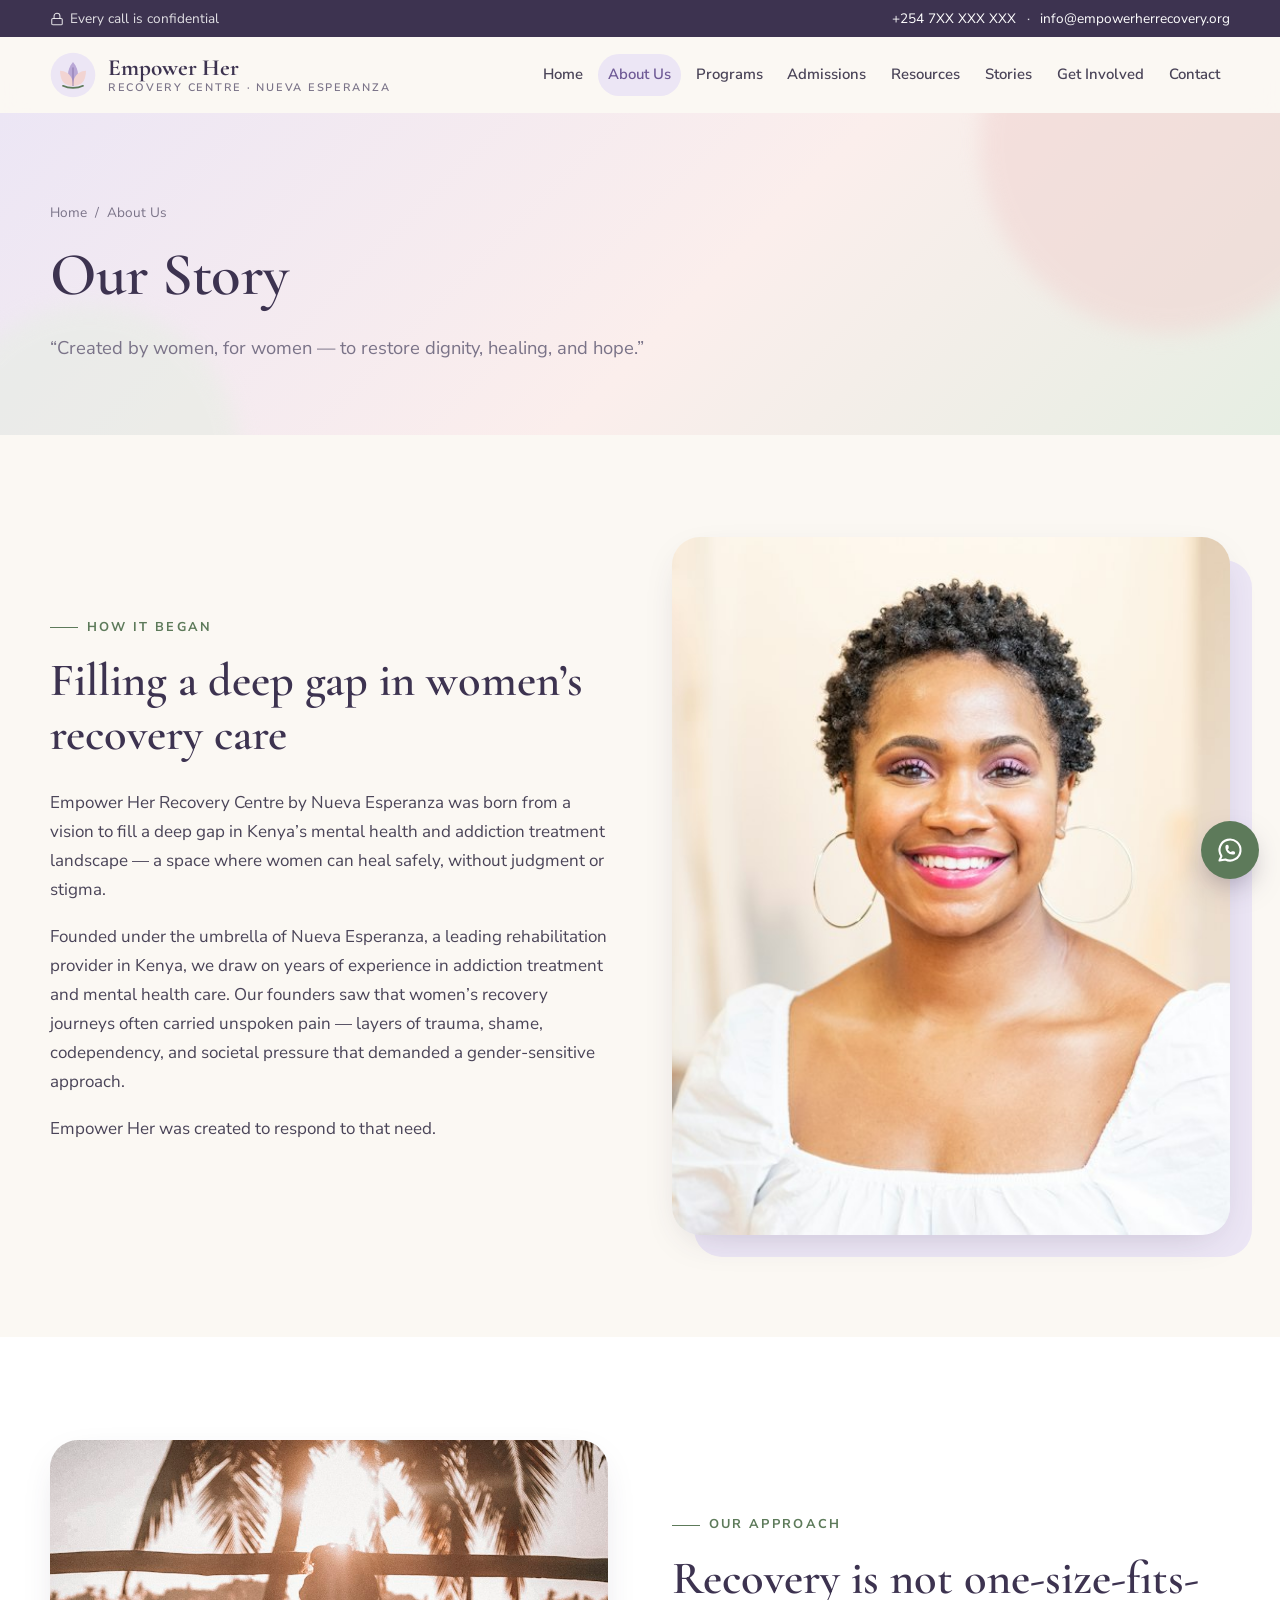
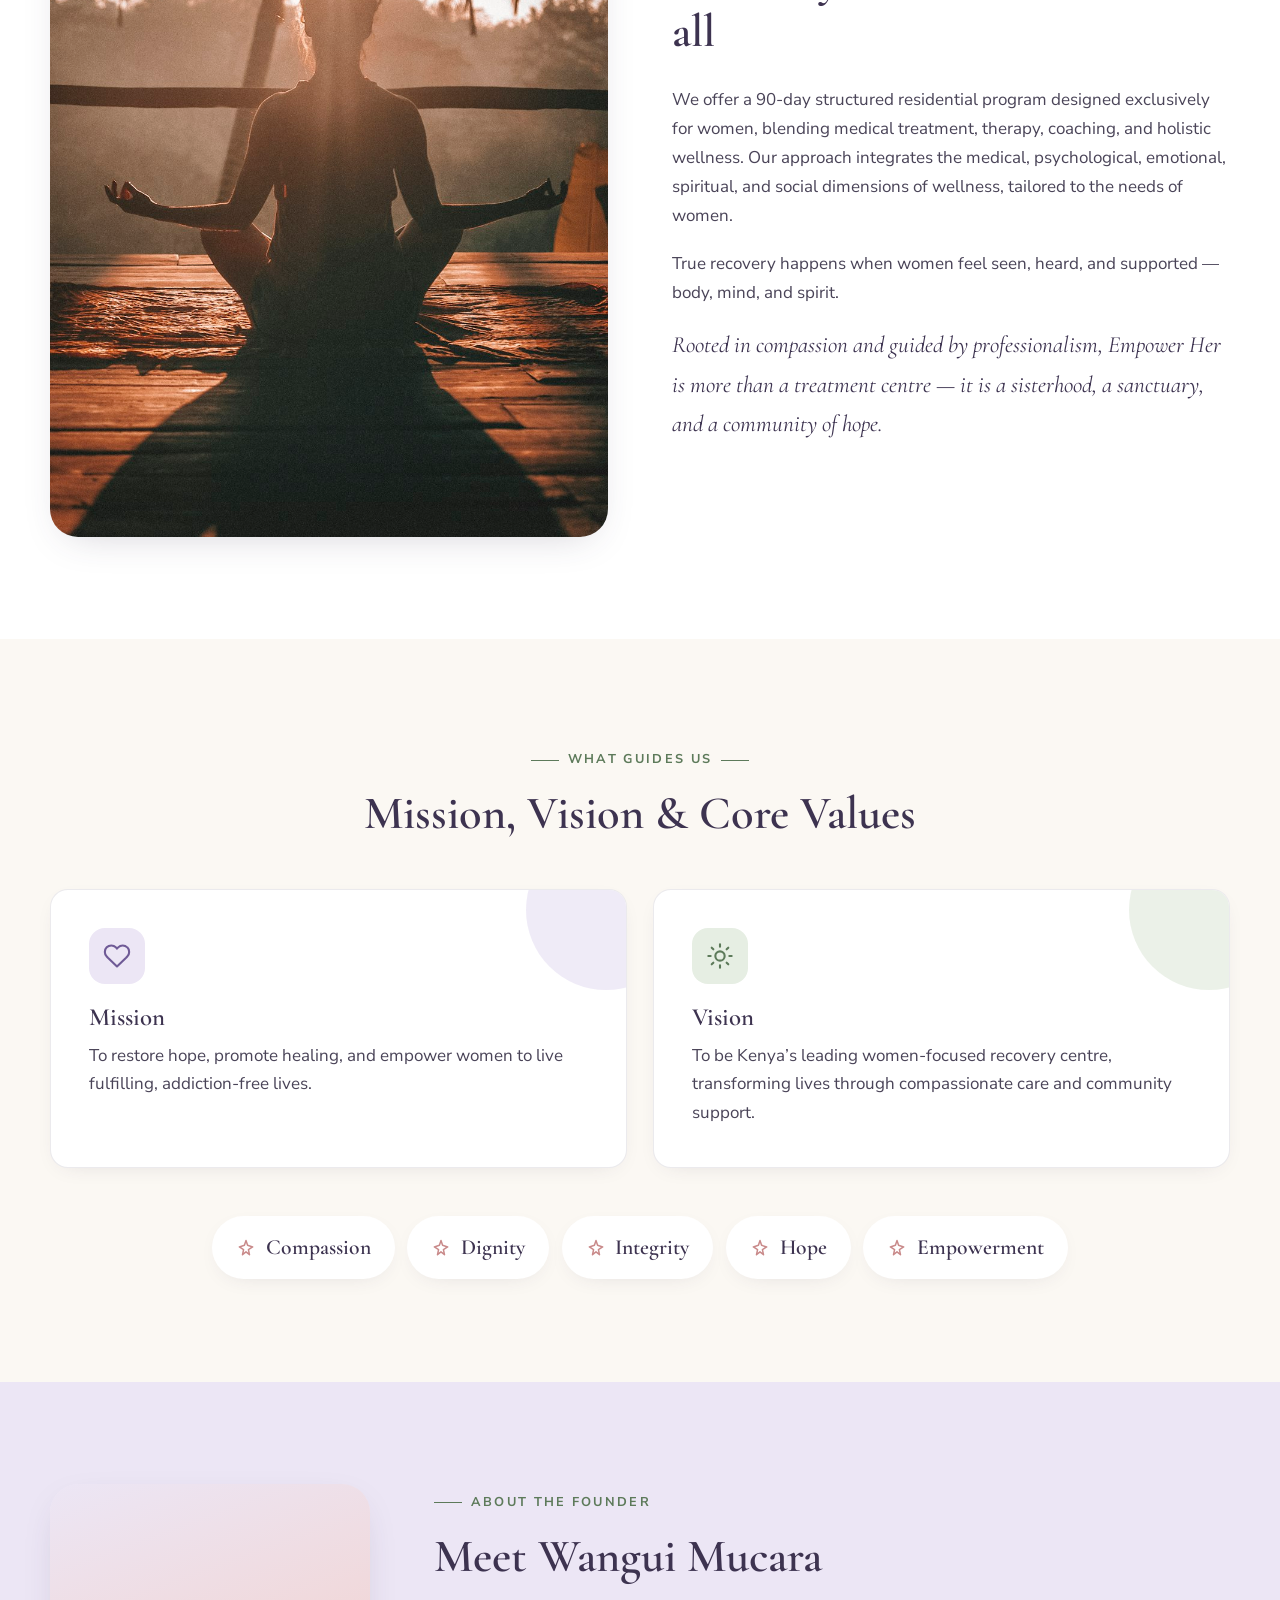
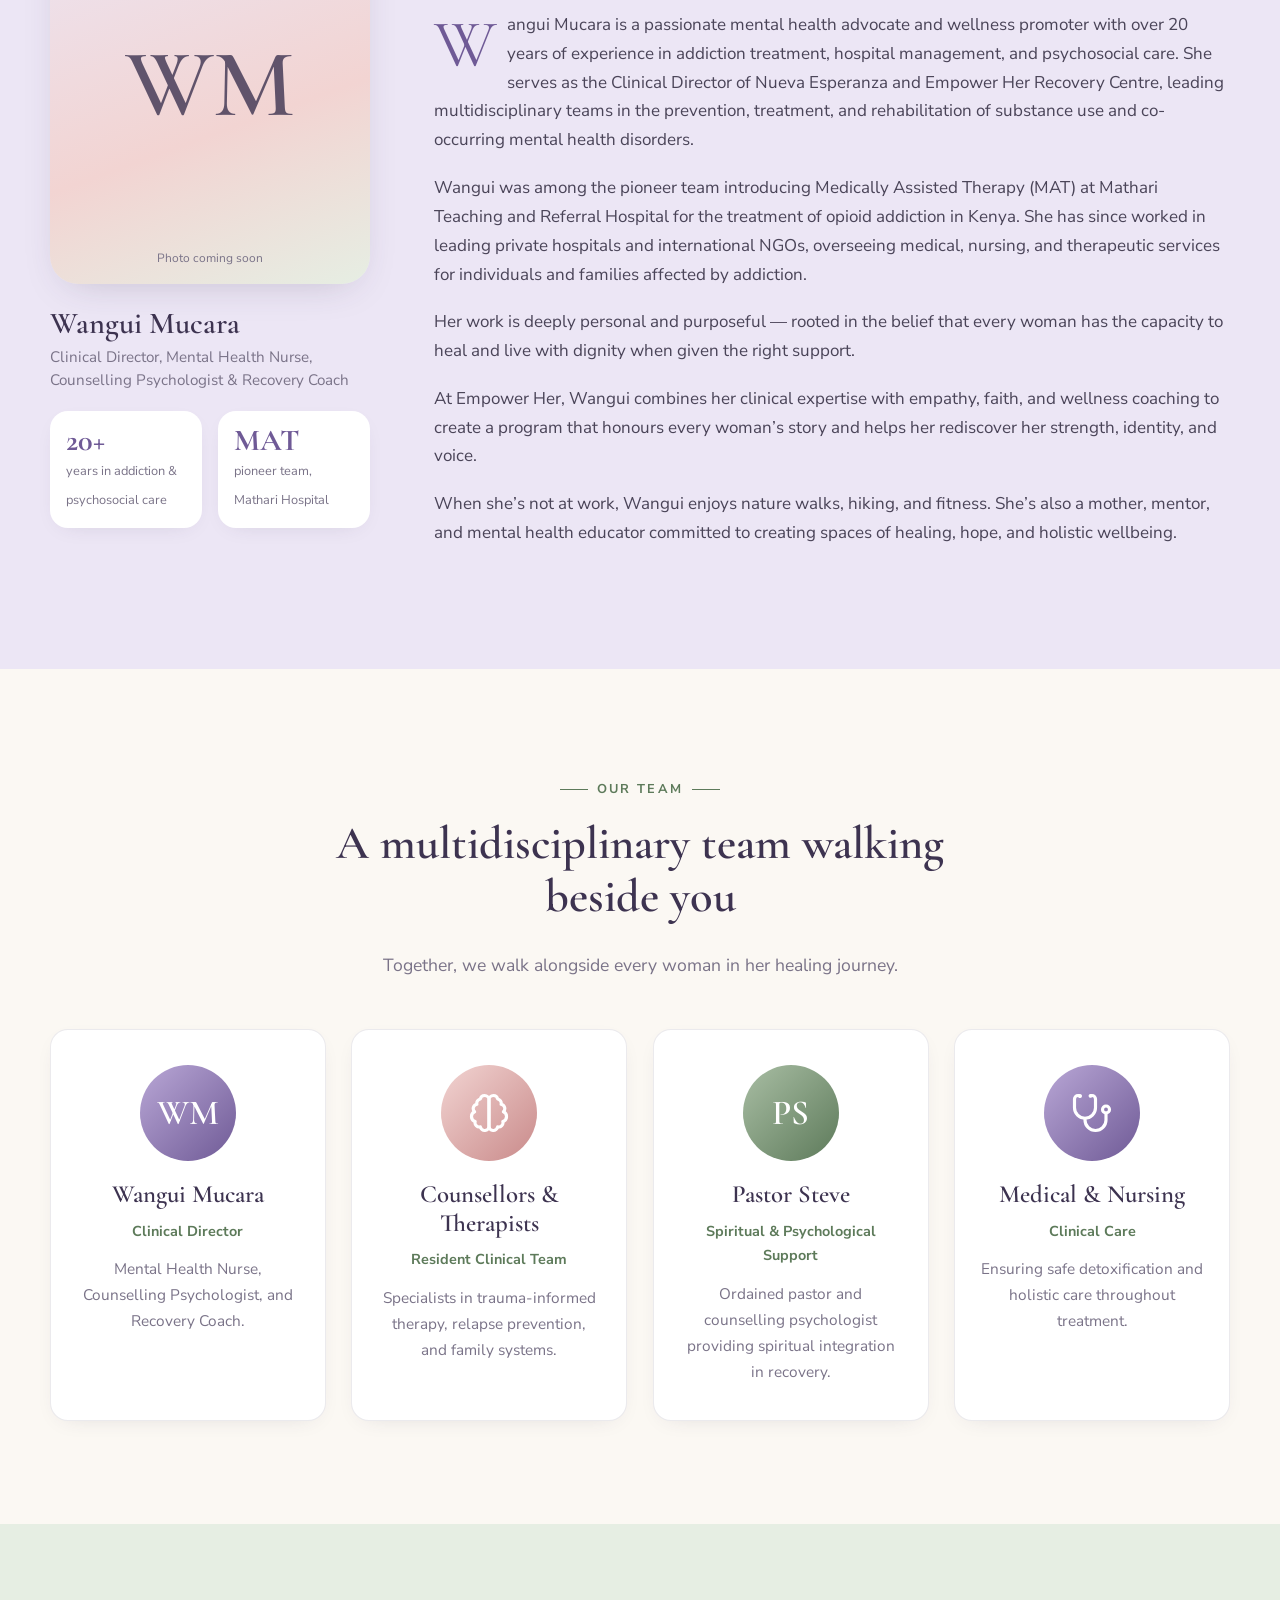
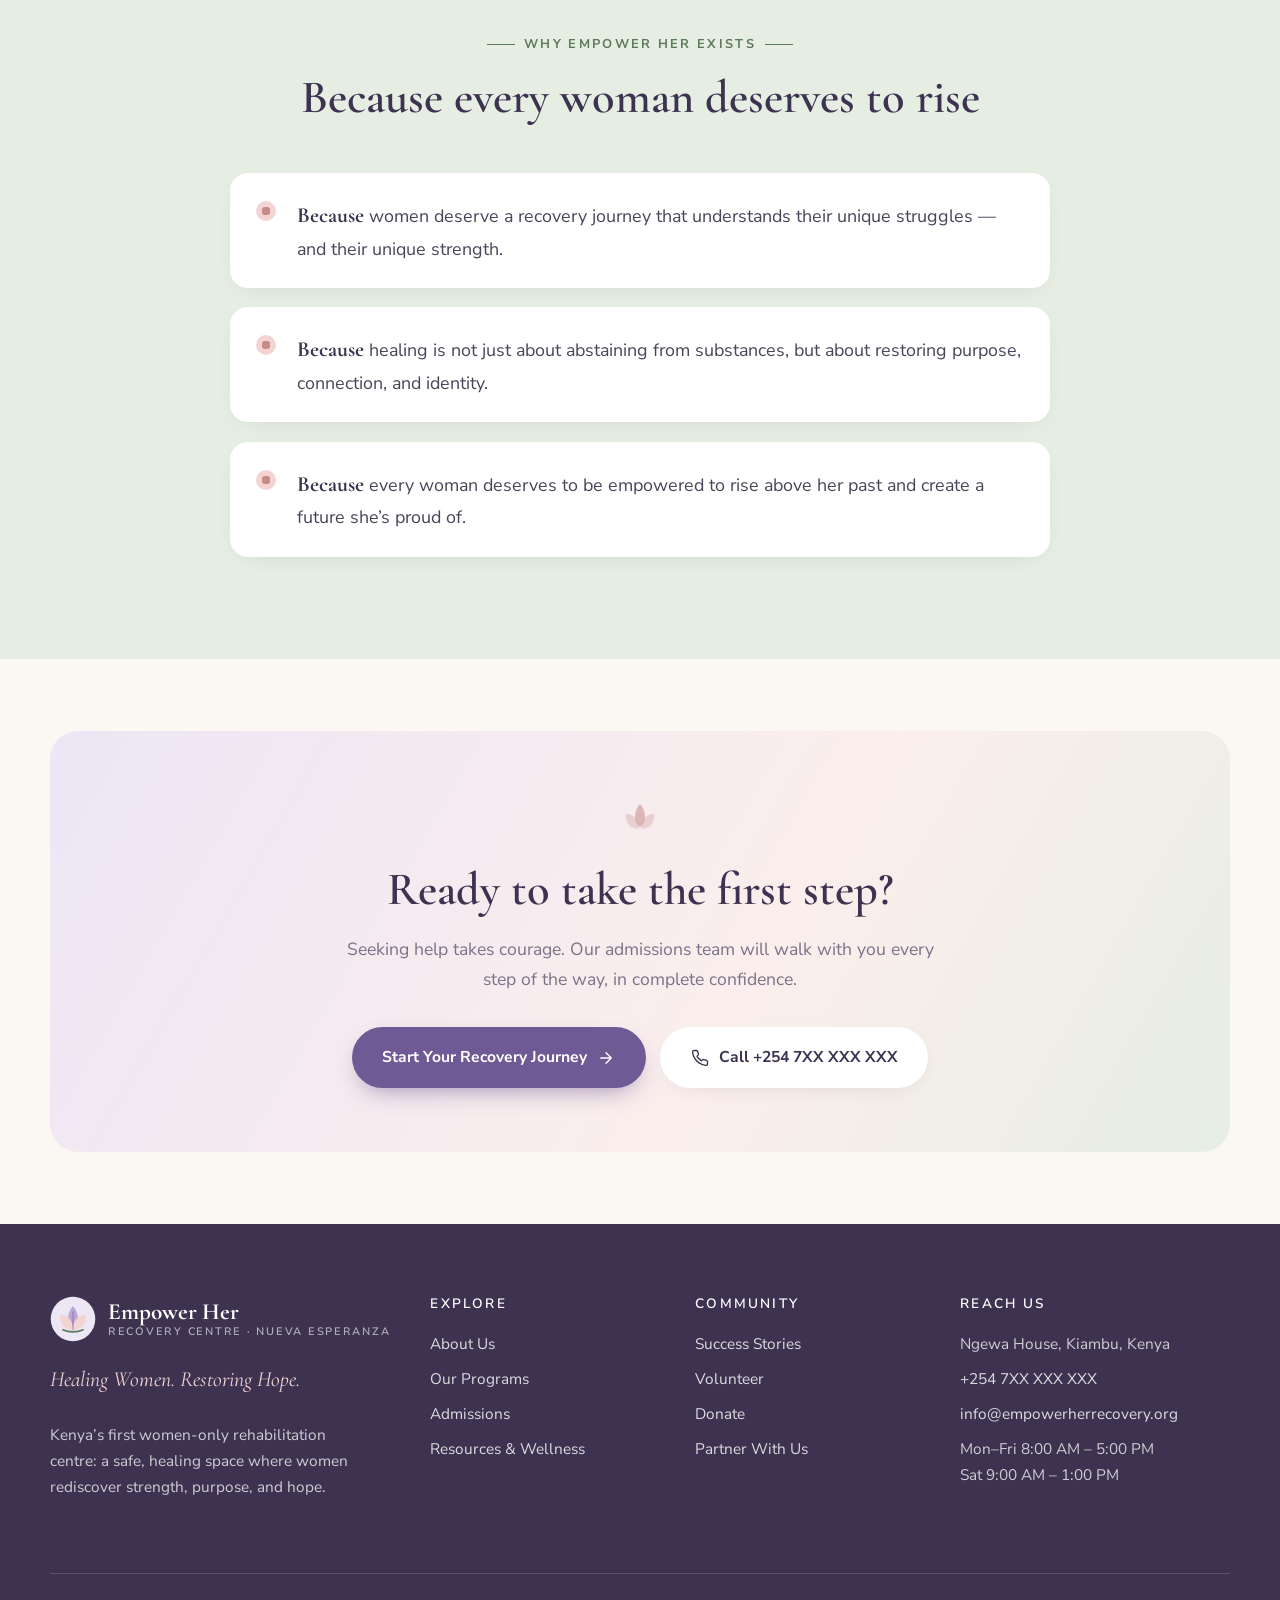
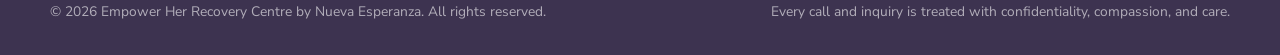
==== about.html @ 9b454dad "Empower Her Recovery Centre website Static 8-page site for the Nueva Esperanza women-only recovery c" ====
<!doctype html>
<html lang="en" class="no-js">
<head>
<meta charset="utf-8">
<meta name="viewport" content="width=device-width, initial-scale=1">
<title>About Us | Empower Her Recovery Centre</title>
<meta name="description" content="The story of Empower Her Recovery Centre by Nueva Esperanza, our mission, values, founder Wangui Mucara and our multidisciplinary team.">
<meta name="theme-color" content="#3d3350">
<meta property="og:title" content="About Us | Empower Her Recovery Centre">
<meta property="og:description" content="The story of Empower Her Recovery Centre by Nueva Esperanza, our mission, values, founder Wangui Mucara and our multidisciplinary team.">
<meta property="og:type" content="website">
<meta property="og:url" content="https://www.empowerherrecovery.org/about.html">
<meta property="og:image" content="https://www.empowerherrecovery.org/assets/img/hero.jpg">
<link rel="icon" href="assets/img/favicon.svg" type="image/svg+xml">
<link rel="preconnect" href="https://fonts.googleapis.com">
<link rel="preconnect" href="https://fonts.gstatic.com" crossorigin>
<link href="https://fonts.googleapis.com/css2?family=Cormorant+Garamond:ital,wght@0,500;0,600;0,700;1,500;1,600&family=Nunito+Sans:wght@400;600;700&display=swap" rel="stylesheet">
<link rel="stylesheet" href="assets/css/styles.css">
</head>
<body>
<a class="skip-link" href="#main">Skip to content</a>
<header class="site-header">
  <div class="topbar">
    <div class="container">
      <span><svg viewBox="0 0 24 24" fill="none" stroke="currentColor" stroke-width="1.8" stroke-linecap="round" stroke-linejoin="round" aria-hidden="true"><rect x="3" y="11" width="18" height="11" rx="2"/><path d="M7 11V7a5 5 0 0 1 10 0v4"/></svg> Every call is confidential</span>
      <span><a href="tel:+2547XXXXXXXX">+254 7XX XXX XXX</a><span class="hide-sm">&nbsp;·&nbsp;<a href="mailto:info@empowerherrecovery.org">info@empowerherrecovery.org</a></span></span>
    </div>
  </div>
  <div class="container nav">
    <a class="brand" href="index.html" aria-label="Empower Her Recovery Centre home">
      <svg class="brand-mark" viewBox="0 0 64 64" aria-hidden="true">
  <circle cx="32" cy="32" r="31" fill="#ece6f5"/>
  <path d="M32 14c5 6 7 12 7 18s-3 12-7 15c-4-3-7-9-7-15s2-12 7-18z" fill="#b9a7d6"/>
  <path d="M14 26c7 0 13 4 16 10 2 4 2 8 2 11-6 0-12-2-15-7-2-4-3-9-3-14z" fill="#f2d4d2"/>
  <path d="M50 26c-7 0-13 4-16 10-2 4-2 8-2 11 6 0 12-2 15-7 2-4 3-9 3-14z" fill="#f2d4d2"/>
  <path d="M18 47c4 2 9 3 14 3s10-1 14-3" stroke="#5d7a5a" stroke-width="2.4" fill="none" stroke-linecap="round"/>
  <path d="M32 22v25" stroke="#6f5a96" stroke-width="1.6" stroke-linecap="round" opacity=".55"/>
</svg>
      <span class="brand-text"><span class="brand-name">Empower Her</span><span class="brand-sub">Recovery Centre · Nueva Esperanza</span></span>
    </a>
    <button class="nav-toggle" aria-label="Open menu" aria-expanded="false" aria-controls="site-menu"><svg viewBox="0 0 24 24" fill="none" stroke="currentColor" stroke-width="1.8" stroke-linecap="round" stroke-linejoin="round" aria-hidden="true"><path d="M3 6h18M3 12h18M3 18h18"/></svg></button>
    <div class="nav-backdrop"></div>
    <nav class="nav-menu" id="site-menu" aria-label="Main">
      <button class="nav-toggle nav-close" aria-label="Close menu"><svg viewBox="0 0 24 24" fill="none" stroke="currentColor" stroke-width="1.8" stroke-linecap="round" stroke-linejoin="round" aria-hidden="true"><path d="M18 6 6 18M6 6l12 12"/></svg></button>
      <ul class="nav-links">
          <li><a href="index.html">Home</a></li>
          <li><a href="about.html" aria-current="page">About Us</a></li>
          <li><a href="programs.html">Programs</a></li>
          <li><a href="admissions.html">Admissions</a></li>
          <li><a href="resources.html">Resources</a></li>
          <li><a href="stories.html">Stories</a></li>
          <li><a href="get-involved.html">Get Involved</a></li>
          <li><a href="contact.html">Contact</a></li>
      </ul>
      <a class="btn btn-primary nav-cta" href="admissions.html">Start Your Journey</a>
    </nav>
  </div>
</header>
<main id="main">
<section class="page-hero">
  <div class="container">
    <div class="breadcrumb"><a href="index.html">Home</a> &nbsp;/&nbsp; About Us</div>
    <h1>Our Story</h1>
    <p>&ldquo;Created by women, for women &mdash; to restore dignity, healing, and hope.&rdquo;</p>
  </div>
</section>

<section class="section">
  <div class="container split">
    <div class="reveal">
      <span class="eyebrow">How it began</span>
      <h2>Filling a deep gap in women&rsquo;s recovery care</h2>
      <p>Empower Her Recovery Centre by Nueva Esperanza was born from a vision to fill a deep gap in Kenya&rsquo;s mental health and addiction treatment landscape &mdash; a space where women can heal safely, without judgment or stigma.</p>
      <p>Founded under the umbrella of Nueva Esperanza, a leading rehabilitation provider in Kenya, we draw on years of experience in addiction treatment and mental health care. Our founders saw that women&rsquo;s recovery journeys often carried unspoken pain &mdash; layers of trauma, shame, codependency, and societal pressure that demanded a gender-sensitive approach.</p>
      <p>Empower Her was created to respond to that need.</p>
    </div>
    <div class="frame lav reveal">
      <img src="assets/img/woman-smile.jpg" alt="A smiling woman" loading="lazy">
    </div>
  </div>
</section>

<section class="section bg-white">
  <div class="container split reverse">
    <div class="reveal">
      <span class="eyebrow">Our approach</span>
      <h2>Recovery is not one-size-fits-all</h2>
      <p>We offer a 90-day structured residential program designed exclusively for women, blending medical treatment, therapy, coaching, and holistic wellness. Our approach integrates the medical, psychological, emotional, spiritual, and social dimensions of wellness, tailored to the needs of women.</p>
      <p>True recovery happens when women feel seen, heard, and supported &mdash; body, mind, and spirit.</p>
      <p class="serif-italic" style="font-size:1.45rem;color:var(--plum)">Rooted in compassion and guided by professionalism, Empower Her is more than a treatment centre &mdash; it is a sisterhood, a sanctuary, and a community of hope.</p>
    </div>
    <div class="frame sage reveal">
      <img src="assets/img/meditation.jpg" alt="A woman meditating in a calm space" loading="lazy">
    </div>
  </div>
</section>

<section class="section">
  <div class="container">
    <div class="section-head center reveal">
      <span class="eyebrow">What guides us</span>
      <h2>Mission, Vision &amp; Core Values</h2>
    </div>
    <div class="grid grid-2">
      <article class="card mv-card reveal">
        <div class="card-icon"><svg viewBox="0 0 24 24" fill="none" stroke="currentColor" stroke-width="1.8" stroke-linecap="round" stroke-linejoin="round" aria-hidden="true"><path d="M20.8 4.6a5.5 5.5 0 0 0-7.8 0L12 5.7l-1-1.1a5.5 5.5 0 0 0-7.8 7.8l1 1.1L12 21l7.8-7.5 1-1.1a5.5 5.5 0 0 0 0-7.8z"/></svg></div>
        <h3>Mission</h3>
        <p>To restore hope, promote healing, and empower women to live fulfilling, addiction-free lives.</p>
      </article>
      <article class="card mv-card sage reveal">
        <div class="card-icon sage"><svg viewBox="0 0 24 24" fill="none" stroke="currentColor" stroke-width="1.8" stroke-linecap="round" stroke-linejoin="round" aria-hidden="true"><circle cx="12" cy="12" r="4"/><path d="M12 2v2M12 20v2M4.9 4.9l1.4 1.4M17.7 17.7l1.4 1.4M2 12h2M20 12h2M6.3 17.7l-1.4 1.4M19.1 4.9l-1.4 1.4"/></svg></div>
        <h3>Vision</h3>
        <p>To be Kenya&rsquo;s leading women-focused recovery centre, transforming lives through compassionate care and community support.</p>
      </article>
    </div>
    <div class="values mt-3 reveal">
      <span class="value-pill"><svg viewBox="0 0 24 24" fill="none" stroke="currentColor" stroke-width="1.8" stroke-linecap="round" stroke-linejoin="round" aria-hidden="true"><path d="M12 3l1.9 5.8L20 10.7l-5.1 3.3L16.2 20 12 16.6 7.8 20l1.3-6L4 10.7l6.1-1.9z"/></svg> Compassion</span><span class="value-pill"><svg viewBox="0 0 24 24" fill="none" stroke="currentColor" stroke-width="1.8" stroke-linecap="round" stroke-linejoin="round" aria-hidden="true"><path d="M12 3l1.9 5.8L20 10.7l-5.1 3.3L16.2 20 12 16.6 7.8 20l1.3-6L4 10.7l6.1-1.9z"/></svg> Dignity</span><span class="value-pill"><svg viewBox="0 0 24 24" fill="none" stroke="currentColor" stroke-width="1.8" stroke-linecap="round" stroke-linejoin="round" aria-hidden="true"><path d="M12 3l1.9 5.8L20 10.7l-5.1 3.3L16.2 20 12 16.6 7.8 20l1.3-6L4 10.7l6.1-1.9z"/></svg> Integrity</span><span class="value-pill"><svg viewBox="0 0 24 24" fill="none" stroke="currentColor" stroke-width="1.8" stroke-linecap="round" stroke-linejoin="round" aria-hidden="true"><path d="M12 3l1.9 5.8L20 10.7l-5.1 3.3L16.2 20 12 16.6 7.8 20l1.3-6L4 10.7l6.1-1.9z"/></svg> Hope</span><span class="value-pill"><svg viewBox="0 0 24 24" fill="none" stroke="currentColor" stroke-width="1.8" stroke-linecap="round" stroke-linejoin="round" aria-hidden="true"><path d="M12 3l1.9 5.8L20 10.7l-5.1 3.3L16.2 20 12 16.6 7.8 20l1.3-6L4 10.7l6.1-1.9z"/></svg> Empowerment</span>
    </div>
  </div>
</section>

<section class="section bg-lavender" id="founder">
  <div class="container founder">
    <aside class="founder-aside reveal">
      <div class="founder-portrait" role="img" aria-label="Portrait placeholder for Wangui Mucara">
        <span class="initials">WM</span>
        <small>Photo coming soon</small>
      </div>
      <h3>Wangui Mucara</h3>
      <p class="creds">Clinical Director, Mental Health Nurse, Counselling Psychologist &amp; Recovery Coach</p>
      <div class="founder-stat">
        <div><strong>20+</strong><span>years in addiction &amp; psychosocial care</span></div>
        <div><strong>MAT</strong><span>pioneer team, Mathari Hospital</span></div>
      </div>
    </aside>
    <div class="founder-body reveal">
      <span class="eyebrow">About the founder</span>
      <h2>Meet Wangui Mucara</h2>
      <p>Wangui Mucara is a passionate mental health advocate and wellness promoter with over 20 years of experience in addiction treatment, hospital management, and psychosocial care. She serves as the Clinical Director of Nueva Esperanza and Empower Her Recovery Centre, leading multidisciplinary teams in the prevention, treatment, and rehabilitation of substance use and co-occurring mental health disorders.</p>
      <p>Wangui was among the pioneer team introducing Medically Assisted Therapy (MAT) at Mathari Teaching and Referral Hospital for the treatment of opioid addiction in Kenya. She has since worked in leading private hospitals and international NGOs, overseeing medical, nursing, and therapeutic services for individuals and families affected by addiction.</p>
      <p>Her work is deeply personal and purposeful &mdash; rooted in the belief that every woman has the capacity to heal and live with dignity when given the right support.</p>
      <p>At Empower Her, Wangui combines her clinical expertise with empathy, faith, and wellness coaching to create a program that honours every woman&rsquo;s story and helps her rediscover her strength, identity, and voice.</p>
      <p>When she&rsquo;s not at work, Wangui enjoys nature walks, hiking, and fitness. She&rsquo;s also a mother, mentor, and mental health educator committed to creating spaces of healing, hope, and holistic wellbeing.</p>
    </div>
  </div>
</section>

<section class="section" id="team">
  <div class="container">
    <div class="section-head center reveal">
      <span class="eyebrow">Our team</span>
      <h2>A multidisciplinary team walking beside you</h2>
      <p>Together, we walk alongside every woman in her healing journey.</p>
    </div>
    <div class="grid grid-4">
      <article class="card team-card reveal">
        <div class="avatar">WM</div>
        <h3>Wangui Mucara</h3><span class="role">Clinical Director</span>
        <p>Mental Health Nurse, Counselling Psychologist, and Recovery Coach.</p>
      </article>
      <article class="card team-card reveal">
        <div class="avatar blush"><svg viewBox="0 0 24 24" fill="none" stroke="currentColor" stroke-width="1.8" stroke-linecap="round" stroke-linejoin="round" aria-hidden="true"><path d="M9.5 2A2.5 2.5 0 0 1 12 4.5v15a2.5 2.5 0 0 1-4.96.44 2.5 2.5 0 0 1-2.96-3.08 3 3 0 0 1-.34-5.58 2.5 2.5 0 0 1 1.32-4.24 2.5 2.5 0 0 1 1.98-3A2.5 2.5 0 0 1 9.5 2z"/><path d="M14.5 2A2.5 2.5 0 0 0 12 4.5v15a2.5 2.5 0 0 0 4.96.44 2.5 2.5 0 0 0 2.96-3.08 3 3 0 0 0 .34-5.58 2.5 2.5 0 0 0-1.32-4.24 2.5 2.5 0 0 0-1.98-3A2.5 2.5 0 0 0 14.5 2z"/></svg></div>
        <h3>Counsellors &amp; Therapists</h3><span class="role">Resident Clinical Team</span>
        <p>Specialists in trauma-informed therapy, relapse prevention, and family systems.</p>
      </article>
      <article class="card team-card reveal">
        <div class="avatar sage">PS</div>
        <h3>Pastor Steve</h3><span class="role">Spiritual &amp; Psychological Support</span>
        <p>Ordained pastor and counselling psychologist providing spiritual integration in recovery.</p>
      </article>
      <article class="card team-card reveal">
        <div class="avatar"><svg viewBox="0 0 24 24" fill="none" stroke="currentColor" stroke-width="1.8" stroke-linecap="round" stroke-linejoin="round" aria-hidden="true"><path d="M4.8 2.3A.3.3 0 1 0 5 2H4a2 2 0 0 0-2 2v5a6 6 0 0 0 6 6 6 6 0 0 0 6-6V4a2 2 0 0 0-2-2h-1a.2.2 0 1 0 .3.3"/><path d="M8 15v1a6 6 0 0 0 6 6 6 6 0 0 0 6-6v-4"/><circle cx="20" cy="10" r="2"/></svg></div>
        <h3>Medical &amp; Nursing</h3><span class="role">Clinical Care</span>
        <p>Ensuring safe detoxification and holistic care throughout treatment.</p>
      </article>
    </div>
  </div>
</section>

<section class="section bg-sage">
  <div class="container">
    <div class="section-head center reveal">
      <span class="eyebrow">Why Empower Her exists</span>
      <h2>Because every woman deserves to rise</h2>
    </div>
    <div class="because">
      <p class="reveal"><strong>Because</strong> women deserve a recovery journey that understands their unique struggles &mdash; and their unique strength.</p>
      <p class="reveal"><strong>Because</strong> healing is not just about abstaining from substances, but about restoring purpose, connection, and identity.</p>
      <p class="reveal"><strong>Because</strong> every woman deserves to be empowered to rise above her past and create a future she&rsquo;s proud of.</p>
    </div>
  </div>
</section>

<section class="section-tight">
  <div class="container">
    <div class="cta-band reveal">
      <div class="divider-leaf" aria-hidden="true"><svg viewBox="0 0 64 64"><path d="M32 12c5 6 7 12 7 18s-3 12-7 15c-4-3-7-9-7-15s2-12 7-18z" fill="currentColor" opacity=".55"/><path d="M12 26c7 0 13 4 16 10 2 4 2 8 2 11-6 0-12-2-15-7-2-4-3-9-3-14zM52 26c-7 0-13 4-16 10-2 4-2 8-2 11 6 0 12-2 15-7 2-4 3-9 3-14z" fill="currentColor" opacity=".3"/></svg></div>
      <h2>Ready to take the first step?</h2>
      <p>Seeking help takes courage. Our admissions team will walk with you every step of the way, in complete confidence.</p>
      <div class="btn-row">
        <a class="btn btn-primary" href="admissions.html">Start Your Recovery Journey <svg viewBox="0 0 24 24" fill="none" stroke="currentColor" stroke-width="1.8" stroke-linecap="round" stroke-linejoin="round" aria-hidden="true"><path d="M5 12h14M12 5l7 7-7 7"/></svg></a>
        <a class="btn btn-soft" href="tel:+2547XXXXXXXX"><svg viewBox="0 0 24 24" fill="none" stroke="currentColor" stroke-width="1.8" stroke-linecap="round" stroke-linejoin="round" aria-hidden="true"><path d="M22 16.9v3a2 2 0 0 1-2.2 2 19.8 19.8 0 0 1-8.6-3.1 19.5 19.5 0 0 1-6-6A19.8 19.8 0 0 1 2.1 4.2 2 2 0 0 1 4.1 2h3a2 2 0 0 1 2 1.7c.1.9.4 1.8.7 2.7a2 2 0 0 1-.5 2.1L8 9.8a16 16 0 0 0 6 6l1.3-1.3a2 2 0 0 1 2.1-.4c.9.3 1.8.6 2.7.7a2 2 0 0 1 1.7 2z"/></svg> Call +254 7XX XXX XXX</a>
      </div>
    </div>
  </div>
</section>

</main>
<footer class="site-footer">
  <div class="container">
    <div class="footer-grid">
      <div class="footer-brand">
        <a class="brand" href="index.html"><svg class="brand-mark" viewBox="0 0 64 64" aria-hidden="true">
  <circle cx="32" cy="32" r="31" fill="#ece6f5"/>
  <path d="M32 14c5 6 7 12 7 18s-3 12-7 15c-4-3-7-9-7-15s2-12 7-18z" fill="#b9a7d6"/>
  <path d="M14 26c7 0 13 4 16 10 2 4 2 8 2 11-6 0-12-2-15-7-2-4-3-9-3-14z" fill="#f2d4d2"/>
  <path d="M50 26c-7 0-13 4-16 10-2 4-2 8-2 11 6 0 12-2 15-7 2-4 3-9 3-14z" fill="#f2d4d2"/>
  <path d="M18 47c4 2 9 3 14 3s10-1 14-3" stroke="#5d7a5a" stroke-width="2.4" fill="none" stroke-linecap="round"/>
  <path d="M32 22v25" stroke="#6f5a96" stroke-width="1.6" stroke-linecap="round" opacity=".55"/>
</svg><span class="brand-text"><span class="brand-name">Empower Her</span><span class="brand-sub">Recovery Centre · Nueva Esperanza</span></span></a>
        <p class="footer-tagline">Healing Women. Restoring Hope.</p>
        <p>Kenya&rsquo;s first women-only rehabilitation centre: a safe, healing space where women rediscover strength, purpose, and hope.</p>
      </div>
      <div>
        <h4>Explore</h4>
        <ul class="footer-links">
          <li><a href="about.html">About Us</a></li>
          <li><a href="programs.html">Our Programs</a></li>
          <li><a href="admissions.html">Admissions</a></li>
          <li><a href="resources.html">Resources &amp; Wellness</a></li>
        </ul>
      </div>
      <div>
        <h4>Community</h4>
        <ul class="footer-links">
          <li><a href="stories.html">Success Stories</a></li>
          <li><a href="get-involved.html">Volunteer</a></li>
          <li><a href="get-involved.html#donate">Donate</a></li>
          <li><a href="get-involved.html#partner">Partner With Us</a></li>
        </ul>
      </div>
      <div>
        <h4>Reach Us</h4>
        <ul class="footer-links">
          <li>Ngewa House, Kiambu, Kenya</li>
          <li><a href="tel:+2547XXXXXXXX">+254 7XX XXX XXX</a></li>
          <li><a href="mailto:info@empowerherrecovery.org">info@empowerherrecovery.org</a></li>
          <li>Mon&ndash;Fri 8:00 AM &ndash; 5:00 PM<br>Sat 9:00 AM &ndash; 1:00 PM</li>
        </ul>
      </div>
    </div>
    <div class="footer-bottom">
      <span>&copy; <span id="year">2026</span> Empower Her Recovery Centre by Nueva Esperanza. All rights reserved.</span>
      <span>Every call and inquiry is treated with confidentiality, compassion, and care.</span>
    </div>
  </div>
</footer>
<a class="wa-float" href="https://wa.me/2547XXXXXXXX" target="_blank" rel="noopener" aria-label="Chat with us on WhatsApp"><svg viewBox="0 0 24 24" fill="none" stroke="currentColor" stroke-width="1.8" stroke-linecap="round" stroke-linejoin="round" aria-hidden="true"><path d="M3 21l1.65-3.8a9 9 0 1 1 3.4 2.9L3 21"/><path d="M9 10a.5.5 0 0 0 1 0V9a.5.5 0 0 0-1 0v1a5 5 0 0 0 5 5h1a.5.5 0 0 0 0-1h-1a.5.5 0 0 0 0 1"/></svg></a>
<script src="assets/js/main.js"></script>
</body>
</html>
---- assets/css/styles.css ----
/* ==========================================================
   Empower Her Recovery Centre by Nueva Esperanza
   Soft pastel palette: lavender, blush, ivory, sage
   ========================================================== */

:root {
  --ivory: #fbf8f3;
  --ivory-deep: #f4efe6;
  --lavender: #b9a7d6;
  --lavender-soft: #ece6f5;
  --lavender-deep: #6f5a96;
  --blush: #f2d4d2;
  --blush-soft: #fbeeec;
  --blush-deep: #c98a8a;
  --sage: #a9bea4;
  --sage-soft: #e6eee3;
  --sage-deep: #5d7a5a;
  --plum: #3d3350;
  --text: #4a4458;
  --muted: #7a7388;
  --white: #ffffff;
  --line: rgba(61, 51, 80, 0.1);

  --font-display: "Cormorant Garamond", Georgia, "Times New Roman", serif;
  --font-body: "Nunito Sans", "Segoe UI", system-ui, -apple-system, sans-serif;

  --radius: 18px;
  --radius-lg: 28px;
  --shadow: 0 12px 40px -18px rgba(61, 51, 80, 0.28);
  --shadow-soft: 0 6px 24px -14px rgba(61, 51, 80, 0.22);
  --max: 1180px;
  --ease: cubic-bezier(0.22, 0.61, 0.36, 1);
}

*,
*::before,
*::after { box-sizing: border-box; }

html { scroll-behavior: smooth; overflow-x: hidden; }

body {
  margin: 0;
  font-family: var(--font-body);
  font-size: 1.0625rem;
  line-height: 1.7;
  color: var(--text);
  background: var(--ivory);
  -webkit-font-smoothing: antialiased;
}

img { max-width: 100%; display: block; }

a { color: var(--lavender-deep); text-decoration-thickness: 1px; text-underline-offset: 3px; }
a:hover { color: var(--plum); }

h1, h2, h3, h4 {
  font-family: var(--font-display);
  color: var(--plum);
  font-weight: 600;
  line-height: 1.15;
  margin: 0 0 0.6em;
}
h1 { font-size: clamp(2.6rem, 6vw, 4.4rem); letter-spacing: -0.01em; }
h2 { font-size: clamp(2rem, 4vw, 2.9rem); }
h3 { font-size: 1.6rem; }
h4 { font-size: 1.25rem; }
p { margin: 0 0 1.1em; }

.container { width: min(100% - 2.5rem, var(--max)); margin-inline: auto; }
.narrow { max-width: 760px; }
.center { text-align: center; margin-inline: auto; }

.skip-link {
  position: absolute; left: -999px; top: 0;
  background: var(--plum); color: var(--white); padding: 0.6rem 1rem; z-index: 100;
}
.skip-link:focus { left: 1rem; top: 1rem; }

:focus-visible { outline: 3px solid var(--lavender); outline-offset: 3px; border-radius: 6px; }

/* ---------- Eyebrow / small labels ---------- */
.eyebrow {
  display: inline-flex; align-items: center; gap: 0.55rem;
  font-size: 0.8rem; font-weight: 700; letter-spacing: 0.18em; text-transform: uppercase;
  color: var(--sage-deep); margin-bottom: 1rem;
}
.eyebrow::before { content: ""; width: 28px; height: 1px; background: currentColor; }
.center .eyebrow::after, .eyebrow.both::after { content: ""; width: 28px; height: 1px; background: currentColor; }

.lead { font-size: 1.2rem; color: var(--muted); }

/* ---------- Buttons ---------- */
.btn {
  display: inline-flex; align-items: center; gap: 0.6rem;
  padding: 0.95rem 1.8rem; border-radius: 999px;
  font-family: var(--font-body); font-weight: 700; font-size: 0.98rem;
  text-decoration: none; border: 2px solid transparent; cursor: pointer;
  transition: transform 0.25s var(--ease), box-shadow 0.25s var(--ease), background 0.25s var(--ease), color 0.25s;
}
.btn:hover { transform: translateY(-2px); }
.btn-primary { background: var(--lavender-deep); color: var(--white); box-shadow: 0 10px 24px -10px rgba(111, 90, 150, 0.7); }
.btn-primary:hover { background: var(--plum); color: var(--white); }
.btn-soft { background: var(--white); color: var(--plum); box-shadow: var(--shadow-soft); }
.btn-soft:hover { color: var(--lavender-deep); }
.btn-outline { border-color: currentColor; color: var(--plum); background: transparent; }
.btn-outline:hover { background: var(--plum); color: var(--white); border-color: var(--plum); }
.btn-sage { background: var(--sage-deep); color: var(--white); }
.btn-sage:hover { background: #4a6447; color: var(--white); }
.btn svg { width: 18px; height: 18px; }
.btn-row { display: flex; flex-wrap: wrap; gap: 0.9rem; }

/* ---------- Header ---------- */
.site-header {
  position: sticky; top: 0; z-index: 50;
  background: rgba(251, 248, 243, 0.88);
  backdrop-filter: blur(14px); -webkit-backdrop-filter: blur(14px);
  border-bottom: 1px solid transparent;
  transition: border-color 0.3s, box-shadow 0.3s;
}
.site-header.scrolled { border-color: var(--line); box-shadow: 0 6px 24px -20px rgba(61, 51, 80, 0.4); }
.topbar {
  background: var(--plum); color: rgba(255, 255, 255, 0.85); font-size: 0.85rem;
}
.topbar .container { display: flex; justify-content: space-between; gap: 1rem; padding-block: 0.45rem; flex-wrap: wrap; }
.topbar a { color: var(--white); text-decoration: none; }
.topbar span { display: inline-flex; gap: 0.4rem; align-items: center; }
.topbar svg { width: 14px; height: 14px; }
a svg, p svg, h4 svg, span svg { width: 1em; height: 1em; vertical-align: -0.12em; flex-shrink: 0; }

.nav { display: flex; align-items: center; justify-content: space-between; gap: 1.5rem; padding-block: 0.9rem; }
.brand { display: flex; align-items: center; gap: 0.75rem; text-decoration: none; color: var(--plum); }
.brand-mark { width: 46px; height: 46px; flex-shrink: 0; }
.brand-text { display: flex; flex-direction: column; line-height: 1.1; }
.brand-name { font-family: var(--font-display); font-size: 1.45rem; font-weight: 700; color: var(--plum); }
.brand-sub { white-space: nowrap; font-size: 0.68rem; letter-spacing: 0.16em; text-transform: uppercase; color: var(--muted); font-weight: 600; }

.nav-links { display: flex; align-items: center; gap: 0.25rem; list-style: none; margin: 0; padding: 0; }
.nav-links a {
  display: block; padding: 0.5rem 0.65rem; border-radius: 999px; white-space: nowrap;
  text-decoration: none; color: var(--text); font-weight: 600; font-size: 0.93rem;
  transition: background 0.2s, color 0.2s;
}
.nav-links a:hover { background: var(--lavender-soft); color: var(--plum); }
.nav-links a[aria-current="page"] { color: var(--lavender-deep); background: var(--lavender-soft); }
.nav-cta { margin-left: 0.5rem; }
.nav-cta.btn { padding: 0.7rem 1.3rem; }

.nav-toggle {
  flex-shrink: 0;
  display: none; background: none; border: 0; padding: 0.5rem; cursor: pointer; color: var(--plum);
}
.nav-toggle svg { width: 28px; height: 28px; }

@media (max-width: 1200px) {
  .nav-toggle { display: inline-flex; }
  .nav-menu {
    position: fixed; inset: 0 0 0 auto; width: min(340px, 86vw);
    background: var(--ivory); box-shadow: -20px 0 60px -30px rgba(61, 51, 80, 0.5);
    padding: 5.5rem 1.6rem 2rem; transform: translateX(100%);
    transition: transform 0.35s var(--ease), visibility 0s linear 0.35s; overflow-y: auto; z-index: 60;
    visibility: hidden;
  }
  .nav-menu.open { transform: translateX(0); visibility: visible; transition: transform 0.35s var(--ease); }
  .nav-links { flex-direction: column; align-items: stretch; gap: 0.2rem; }
  .nav-links a { padding: 0.8rem 1rem; font-size: 1.05rem; }
  .nav-cta { margin: 1rem 0 0; justify-content: center; }
  .nav-close { position: absolute; top: 1.2rem; right: 1.2rem; }
  .nav-backdrop {
    position: fixed; inset: 0; background: rgba(61, 51, 80, 0.35); opacity: 0; pointer-events: none;
    transition: opacity 0.3s; z-index: 55;
  }
  .nav-backdrop.open { opacity: 1; pointer-events: auto; }
}
@media (min-width: 1201px) {
  .nav-menu { display: flex; align-items: center; }
  .nav-cta { white-space: nowrap; }
  .nav-close, .nav-backdrop { display: none; }
}
@media (max-width: 640px) {
  .topbar .hide-sm { display: none; }
  .topbar { font-size: 0.78rem; }
  .topbar .container { flex-wrap: nowrap; white-space: nowrap; }
  .brand-name { font-size: 1.25rem; }
  .brand-mark { width: 40px; height: 40px; }
  .brand-sub { white-space: normal; font-size: 0.6rem; letter-spacing: 0.12em; }
  .nav { gap: 0.75rem; }
}

/* ---------- Hero ---------- */
.hero {
  position: relative; overflow: hidden;
  min-height: min(88vh, 760px); display: grid; align-items: center;
  padding-block: 5rem;
}
.hero-bg { position: absolute; inset: 0; }
.hero-bg img { width: 100%; height: 100%; object-fit: cover; object-position: 70% 30%; }
.hero-bg::after {
  content: ""; position: absolute; inset: 0;
  background:
    linear-gradient(100deg, rgba(251, 248, 243, 0.97) 0%, rgba(251, 248, 243, 0.9) 38%, rgba(236, 230, 245, 0.45) 62%, rgba(61, 51, 80, 0.05) 100%);
}
.hero-content { position: relative; max-width: 640px; }
.hero h1 span { display: block; font-style: italic; color: var(--lavender-deep); font-weight: 500; }
.hero .lead { color: var(--text); max-width: 540px; margin-bottom: 2rem; }
.hero-note { margin-top: 1.6rem; font-size: 0.92rem; color: var(--muted); display: flex; align-items: center; gap: 0.5rem; }
.hero-note svg { width: 18px; height: 18px; color: var(--sage-deep); flex-shrink: 0; }

@media (max-width: 760px) {
  .hero { min-height: auto; padding-block: 4rem 4.5rem; }
  .hero-bg::after { background: linear-gradient(180deg, rgba(251, 248, 243, 0.94) 0%, rgba(251, 248, 243, 0.86) 100%); }
}

/* ---------- Page hero (inner pages) ---------- */
.page-hero {
  position: relative; padding-block: 5.5rem 4.5rem; overflow: hidden;
  background: linear-gradient(135deg, var(--lavender-soft) 0%, var(--blush-soft) 55%, var(--sage-soft) 100%);
}
.page-hero::before, .page-hero::after {
  content: ""; position: absolute; border-radius: 50%; filter: blur(10px); opacity: 0.55; pointer-events: none;
}
.page-hero::before { width: 380px; height: 380px; background: var(--blush); top: -160px; right: -80px; }
.page-hero::after { width: 300px; height: 300px; background: var(--sage-soft); bottom: -170px; left: -60px; }
.page-hero .container { position: relative; z-index: 1; }
.page-hero h1 { font-size: clamp(2.4rem, 5vw, 3.8rem); margin-bottom: 0.35em; }
.page-hero p { max-width: 640px; font-size: 1.15rem; color: var(--muted); margin: 0; }
.breadcrumb { font-size: 0.85rem; color: var(--muted); margin-bottom: 1rem; }
.breadcrumb a { color: var(--muted); text-decoration: none; }
.breadcrumb a:hover { color: var(--plum); }

/* ---------- Sections ---------- */
.section { padding-block: clamp(4rem, 8vw, 6.5rem); }
.section-tight { padding-block: clamp(3rem, 6vw, 4.5rem); }
.bg-white { background: var(--white); }
.bg-lavender { background: var(--lavender-soft); }
.bg-blush { background: var(--blush-soft); }
.bg-sage { background: var(--sage-soft); }
.bg-ivory-deep { background: var(--ivory-deep); }
.section-head { max-width: 680px; margin-bottom: 3rem; }
.section-head.center { text-align: center; }
.section-head p { color: var(--muted); font-size: 1.1rem; }

.grid { display: grid; gap: 1.6rem; }
.grid-2 { grid-template-columns: repeat(2, minmax(0, 1fr)); }
.grid-3 { grid-template-columns: repeat(3, minmax(0, 1fr)); }
.grid-4 { grid-template-columns: repeat(4, minmax(0, 1fr)); }
@media (max-width: 960px) { .grid-3, .grid-4 { grid-template-columns: repeat(2, minmax(0, 1fr)); } }
@media (max-width: 640px) { .grid-2, .grid-3, .grid-4 { grid-template-columns: 1fr; } }

.split { display: grid; grid-template-columns: 1fr 1fr; gap: clamp(2rem, 5vw, 4.5rem); align-items: center; }
.split.reverse > :first-child { order: 2; }
@media (max-width: 860px) {
  .split { grid-template-columns: 1fr; }
  .split.reverse > :first-child { order: 0; }
}

/* ---------- Image frames ---------- */
.frame { position: relative; }
.frame img { border-radius: var(--radius-lg); width: 100%; aspect-ratio: 4 / 5; object-fit: cover; box-shadow: var(--shadow); }
.frame.wide img { aspect-ratio: 4 / 3; }
.frame::before {
  content: ""; position: absolute; inset: 1.4rem -1.4rem -1.4rem 1.4rem;
  border-radius: var(--radius-lg); background: var(--blush); z-index: -1;
}
.frame.sage::before { background: var(--sage-soft); }
.frame.lav::before { background: var(--lavender-soft); }
.frame-badge {
  position: absolute; left: -1.2rem; bottom: 2rem;
  background: var(--white); border-radius: var(--radius); padding: 1rem 1.3rem; box-shadow: var(--shadow);
  display: flex; align-items: center; gap: 0.8rem; max-width: 250px;
}
.frame-badge strong { font-family: var(--font-display); font-size: 2rem; color: var(--lavender-deep); line-height: 1; }
.frame-badge span { font-size: 0.86rem; line-height: 1.35; color: var(--text); }
@media (max-width: 640px) {
  .frame::before { inset: 1rem -0.6rem -1rem 0.6rem; }
  .frame-badge { left: 0.8rem; bottom: 0.8rem; }
}

/* ---------- Cards ---------- */
.card {
  background: var(--white); border-radius: var(--radius); padding: 2rem;
  box-shadow: var(--shadow-soft); border: 1px solid var(--line);
  transition: transform 0.3s var(--ease), box-shadow 0.3s var(--ease);
}
.card:hover { transform: translateY(-4px); box-shadow: var(--shadow); }
.card h3 { font-size: 1.55rem; margin-bottom: 0.4em; }
.card p:last-child { margin-bottom: 0; }
.card-icon {
  width: 56px; height: 56px; border-radius: 16px; display: grid; place-items: center; margin-bottom: 1.2rem;
  background: var(--lavender-soft); color: var(--lavender-deep);
}
.card-icon svg { width: 28px; height: 28px; }
.card-icon.blush { background: var(--blush-soft); color: var(--blush-deep); }
.card-icon.sage { background: var(--sage-soft); color: var(--sage-deep); }

.mv-card { padding: 2.4rem; position: relative; overflow: hidden; }
.mv-card::after {
  content: ""; position: absolute; width: 160px; height: 160px; border-radius: 50%;
  right: -60px; top: -60px; background: var(--lavender-soft); opacity: 0.8;
}
.mv-card.sage::after { background: var(--sage-soft); }
.mv-card > * { position: relative; z-index: 1; }

/* ---------- Lists ---------- */
.check-list { list-style: none; padding: 0; margin: 0 0 1.2rem; display: grid; gap: 0.7rem; }
.check-list li { display: flex; gap: 0.75rem; align-items: flex-start; }
.check-list li::before {
  content: ""; flex-shrink: 0; width: 22px; height: 22px; margin-top: 0.2rem; border-radius: 50%;
  background: var(--sage-soft) url("data:image/svg+xml,%3Csvg xmlns='http://www.w3.org/2000/svg' viewBox='0 0 24 24' fill='none' stroke='%235d7a5a' stroke-width='3' stroke-linecap='round' stroke-linejoin='round'%3E%3Cpath d='M5 12l5 5L20 7'/%3E%3C/svg%3E") center / 13px no-repeat;
}

/* ---------- Values ---------- */
.values { display: flex; flex-wrap: wrap; gap: 0.8rem; justify-content: center; }
.value-pill {
  display: inline-flex; align-items: center; gap: 0.6rem;
  padding: 0.85rem 1.5rem; border-radius: 999px; background: var(--white);
  font-family: var(--font-display); font-size: 1.35rem; font-weight: 600; color: var(--plum);
  box-shadow: var(--shadow-soft);
}
.value-pill svg { width: 20px; height: 20px; color: var(--blush-deep); }

/* ---------- Quote band ---------- */
.quote-band {
  position: relative; padding-block: clamp(4.5rem, 9vw, 7rem); text-align: center; overflow: hidden; color: var(--white);
}
.quote-band .bg { position: absolute; inset: 0; }
.quote-band .bg img { width: 100%; height: 100%; object-fit: cover; }
.quote-band .bg::after { content: ""; position: absolute; inset: 0; background: linear-gradient(135deg, rgba(61, 51, 80, 0.82), rgba(111, 90, 150, 0.7)); }
.quote-band .container { position: relative; }
.quote-band blockquote {
  margin: 0 auto; max-width: 860px; font-family: var(--font-display); font-style: italic;
  font-size: clamp(1.8rem, 4vw, 2.9rem); line-height: 1.3; color: var(--white);
}
.quote-band .quote-mark { font-family: var(--font-display); font-size: 5rem; line-height: 0.5; color: var(--blush); display: block; margin-bottom: 1rem; }

/* ---------- Steps ---------- */
.steps { display: grid; grid-template-columns: repeat(4, 1fr); gap: 1.4rem; counter-reset: step; }
.step {
  position: relative; background: var(--white); border-radius: var(--radius); padding: 2.2rem 1.6rem 1.8rem;
  box-shadow: var(--shadow-soft); border: 1px solid var(--line);
}
.step::before {
  counter-increment: step; content: counter(step, decimal-leading-zero);
  font-family: var(--font-display); font-size: 2.8rem; font-weight: 600; line-height: 1; color: var(--lavender);
  display: block; margin-bottom: 0.8rem;
}
.step h3 { font-size: 1.35rem; }
.step p { font-size: 0.97rem; margin: 0; color: var(--muted); }
@media (max-width: 960px) { .steps { grid-template-columns: repeat(2, 1fr); } }
@media (max-width: 560px) { .steps { grid-template-columns: 1fr; } }

/* ---------- Program blocks ---------- */
.program {
  display: grid; grid-template-columns: 0.9fr 1.1fr; gap: 0; background: var(--white);
  border-radius: var(--radius-lg); overflow: hidden; box-shadow: var(--shadow-soft); border: 1px solid var(--line);
}
.program + .program { margin-top: 2rem; }
.program.reverse .program-img { order: 2; }
.program-img img { width: 100%; height: 100%; object-fit: cover; min-height: 320px; }
.program-body { padding: clamp(2rem, 4vw, 3rem); }
.program-body .tag {
  display: inline-block; background: var(--lavender-soft); color: var(--lavender-deep);
  font-size: 0.78rem; font-weight: 700; letter-spacing: 0.12em; text-transform: uppercase;
  padding: 0.35rem 0.8rem; border-radius: 999px; margin-bottom: 1rem;
}
.program-body .tag.sage { background: var(--sage-soft); color: var(--sage-deep); }
.program-body .tag.blush { background: var(--blush-soft); color: var(--blush-deep); }
@media (max-width: 860px) {
  .program { grid-template-columns: 1fr; }
  .program.reverse .program-img { order: 0; }
  .program-img img { min-height: 240px; max-height: 300px; }
}

/* ---------- Team ---------- */
.team-card { text-align: center; padding: 2.2rem 1.6rem; }
.avatar {
  width: 96px; height: 96px; border-radius: 50%; margin: 0 auto 1.2rem; display: grid; place-items: center;
  font-family: var(--font-display); font-size: 2.2rem; font-weight: 600; color: var(--white);
  background: linear-gradient(135deg, var(--lavender), var(--lavender-deep));
}
.avatar svg { width: 42px; height: 42px; }
.avatar.blush { background: linear-gradient(135deg, var(--blush), var(--blush-deep)); }
.avatar.sage { background: linear-gradient(135deg, var(--sage), var(--sage-deep)); }
.team-card .role { color: var(--sage-deep); font-weight: 700; font-size: 0.9rem; margin-bottom: 0.8rem; display: block; }
.team-card p { font-size: 0.96rem; color: var(--muted); }

/* ---------- Founder ---------- */
.founder {
  display: grid; grid-template-columns: 320px 1fr; gap: clamp(2rem, 5vw, 4rem); align-items: start;
}
.founder-aside { position: sticky; top: 120px; }
.founder-portrait {
  aspect-ratio: 4 / 5; border-radius: var(--radius-lg); overflow: hidden; position: relative;
  background: linear-gradient(160deg, var(--lavender-soft), var(--blush) 60%, var(--sage-soft));
  display: grid; place-items: center; box-shadow: var(--shadow);
}
.founder-portrait .initials { font-family: var(--font-display); font-size: 6rem; font-weight: 600; color: var(--plum); opacity: 0.8; }
.founder-portrait small {
  position: absolute; bottom: 1rem; left: 0; right: 0; text-align: center; font-size: 0.75rem; color: var(--muted);
}
.founder-aside h3 { margin: 1.4rem 0 0.3rem; font-size: 1.9rem; }
.founder-aside .creds { color: var(--muted); font-size: 0.95rem; line-height: 1.5; }
.founder-stat { display: flex; gap: 1rem; margin-top: 1.2rem; }
.founder-stat div { background: var(--white); border-radius: var(--radius); padding: 0.9rem 1rem; box-shadow: var(--shadow-soft); flex: 1; }
.founder-stat strong { display: block; font-family: var(--font-display); font-size: 1.9rem; color: var(--lavender-deep); line-height: 1; }
.founder-stat span { font-size: 0.8rem; color: var(--muted); }
.founder-body p:first-of-type::first-letter {
  font-family: var(--font-display); float: left; font-size: 4.2rem; line-height: 0.85; padding: 0.3rem 0.6rem 0 0; color: var(--lavender-deep);
}
@media (max-width: 860px) {
  .founder { grid-template-columns: 1fr; }
  .founder-aside { position: static; max-width: 360px; }
}

/* ---------- Why we exist ---------- */
.because { display: grid; gap: 1.2rem; max-width: 820px; margin-inline: auto; }
.because p {
  margin: 0; padding: 1.5rem 1.8rem 1.5rem 4.2rem; background: var(--white); border-radius: var(--radius);
  box-shadow: var(--shadow-soft); position: relative; font-size: 1.12rem;
}
.because p::before {
  content: ""; position: absolute; left: 1.6rem; top: 1.75rem; width: 20px; height: 20px; border-radius: 50%;
  background: radial-gradient(circle, var(--blush-deep) 0 30%, var(--blush) 32% 100%);
}
.because strong { font-family: var(--font-display); font-size: 1.35rem; color: var(--plum); }

/* ---------- Testimonials ---------- */
.testimonial {
  background: var(--white); border-radius: var(--radius-lg); padding: 2.6rem 2.4rem 2.2rem; position: relative;
  box-shadow: var(--shadow-soft); border: 1px solid var(--line);
}
.testimonial::before {
  content: "\201C"; position: absolute; top: 0.4rem; left: 1.6rem;
  font-family: var(--font-display); font-size: 6rem; line-height: 1; color: var(--blush);
}
.testimonial blockquote {
  position: relative; margin: 1.2rem 0 1.4rem; font-family: var(--font-display); font-size: 1.65rem;
  line-height: 1.35; color: var(--plum); font-style: italic;
}
.testimonial cite { font-style: normal; font-weight: 700; color: var(--sage-deep); display: flex; align-items: center; gap: 0.6rem; }
.testimonial cite::before { content: ""; width: 24px; height: 1px; background: currentColor; }

/* ---------- Resource cards ---------- */
.resource-card { padding: 0; overflow: hidden; display: flex; flex-direction: column; }
.resource-card img { width: 100%; aspect-ratio: 16 / 10; object-fit: cover; }
.resource-card .body { padding: 1.6rem 1.7rem 1.8rem; display: flex; flex-direction: column; flex: 1; }
.resource-card .body p { color: var(--muted); font-size: 0.97rem; }
.resource-card .meta { font-size: 0.78rem; font-weight: 700; letter-spacing: 0.12em; text-transform: uppercase; color: var(--sage-deep); margin-bottom: 0.5rem; }
.resource-card .more { margin-top: auto; font-weight: 700; text-decoration: none; }
.badge-soon {
  display: inline-block; background: var(--blush-soft); color: var(--blush-deep); font-size: 0.75rem; font-weight: 700;
  padding: 0.25rem 0.7rem; border-radius: 999px; letter-spacing: 0.06em; text-transform: uppercase;
}

.tips { display: grid; grid-template-columns: repeat(2, 1fr); gap: 1.2rem; }
.tip { display: flex; gap: 1rem; background: var(--white); padding: 1.4rem 1.5rem; border-radius: var(--radius); box-shadow: var(--shadow-soft); }
.tip .num { font-family: var(--font-display); font-size: 2rem; color: var(--lavender); line-height: 1; min-width: 2.2rem; }
.tip h4 { margin-bottom: 0.2rem; }
.tip p { margin: 0; font-size: 0.96rem; color: var(--muted); }
@media (max-width: 700px) { .tips { grid-template-columns: 1fr; } }

/* ---------- Info blocks (admissions) ---------- */
.info-block { padding: 2.2rem; }
.info-block h3 { display: flex; align-items: center; gap: 0.7rem; }
.info-block h3 svg { width: 26px; height: 26px; color: var(--lavender-deep); flex-shrink: 0; }
.bring-list { display: flex; flex-wrap: wrap; gap: 0.6rem; list-style: none; padding: 0; margin: 0; }
.bring-list li {
  background: var(--sage-soft); color: var(--sage-deep); padding: 0.5rem 1rem; border-radius: 999px; font-weight: 600; font-size: 0.93rem;
}
.bring-list li.heart { background: var(--blush-soft); color: var(--blush-deep); }

/* ---------- FAQ ---------- */
.faq { max-width: 820px; margin-inline: auto; display: grid; gap: 0.9rem; }
.faq details { background: var(--white); border-radius: var(--radius); box-shadow: var(--shadow-soft); border: 1px solid var(--line); }
.faq summary {
  cursor: pointer; list-style: none; padding: 1.3rem 1.6rem; font-weight: 700; color: var(--plum);
  display: flex; justify-content: space-between; align-items: center; gap: 1rem;
}
.faq summary::-webkit-details-marker { display: none; }
.faq summary::after { content: "+"; font-size: 1.6rem; font-weight: 400; color: var(--lavender-deep); transition: transform 0.25s; }
.faq details[open] summary::after { transform: rotate(45deg); }
.faq details p { padding: 0 1.6rem 1.4rem; margin: 0; color: var(--muted); }

/* ---------- CTA band ---------- */
.cta-band {
  border-radius: var(--radius-lg); padding: clamp(2.5rem, 6vw, 4rem); text-align: center; position: relative; overflow: hidden;
  background: linear-gradient(120deg, var(--lavender-soft), var(--blush-soft) 60%, var(--sage-soft));
}
.cta-band h2 { margin-bottom: 0.4em; }
.cta-band p { max-width: 600px; margin: 0 auto 2rem; color: var(--muted); font-size: 1.1rem; }
.cta-band .btn-row { justify-content: center; }

/* ---------- Contact ---------- */
.contact-grid { display: grid; grid-template-columns: 1fr 1.15fr; gap: 2rem; align-items: start; }
@media (max-width: 900px) { .contact-grid { grid-template-columns: 1fr; } }
.contact-grid > *, .grid > *, .split > * { min-width: 0; }
.contact-list div { overflow-wrap: anywhere; }
.contact-list { list-style: none; margin: 0; padding: 0; display: grid; gap: 1.2rem; }
.contact-list li { display: flex; gap: 1rem; align-items: flex-start; }
.contact-list .ic {
  width: 48px; height: 48px; border-radius: 14px; background: var(--lavender-soft); color: var(--lavender-deep);
  display: grid; place-items: center; flex-shrink: 0;
}
.contact-list .ic svg { width: 22px; height: 22px; }
.contact-list strong { display: block; color: var(--plum); }
.contact-list a { text-decoration: none; }
.hours { width: 100%; border-collapse: collapse; margin-top: 0.5rem; }
.hours td { padding: 0.55rem 0; border-bottom: 1px dashed var(--line); }
.hours td:last-child { text-align: right; font-weight: 600; color: var(--plum); }

.form { display: grid; gap: 1.1rem; }
.form-row { display: grid; grid-template-columns: 1fr 1fr; gap: 1.1rem; }
@media (max-width: 560px) { .form-row { grid-template-columns: 1fr; } }
.field label { display: block; font-weight: 700; font-size: 0.9rem; color: var(--plum); margin-bottom: 0.4rem; }
.field input, .field select, .field textarea {
  width: 100%; padding: 0.85rem 1rem; border-radius: 12px; border: 1.5px solid var(--line);
  background: var(--ivory); font: inherit; font-size: 1rem; color: var(--text);
  transition: border-color 0.2s, background 0.2s, box-shadow 0.2s;
}
.field input:focus, .field select:focus, .field textarea:focus {
  outline: none; border-color: var(--lavender); background: var(--white); box-shadow: 0 0 0 4px var(--lavender-soft);
}
.field textarea { min-height: 140px; resize: vertical; }
.form-note { font-size: 0.86rem; color: var(--muted); display: flex; gap: 0.5rem; align-items: flex-start; }
.form-note svg { width: 18px; height: 18px; flex-shrink: 0; margin-top: 0.15rem; color: var(--sage-deep); }
.form-status { display: none; padding: 1rem 1.2rem; border-radius: 12px; background: var(--sage-soft); color: var(--sage-deep); font-weight: 600; }
.form-status.show { display: block; }

.map-wrap { border-radius: var(--radius-lg); overflow: hidden; box-shadow: var(--shadow-soft); line-height: 0; }
.map-wrap iframe { width: 100%; height: 380px; border: 0; filter: saturate(0.75) hue-rotate(-10deg); }

/* ---------- Involvement ---------- */
.involve-card { text-align: left; }
.involve-card .btn { margin-top: 0.6rem; padding: 0.7rem 1.3rem; font-size: 0.92rem; }

/* ---------- Stats strip ---------- */
.stats { display: grid; grid-template-columns: repeat(4, 1fr); gap: 1rem; text-align: center; }
.stats div { padding: 1.4rem 0.6rem; }
.stats strong { display: block; font-family: var(--font-display); font-size: clamp(2.4rem, 5vw, 3.2rem); color: var(--lavender-deep); line-height: 1; margin-bottom: 0.4rem; }
.stats span { font-size: 0.92rem; color: var(--muted); }
@media (max-width: 760px) { .stats { grid-template-columns: repeat(2, 1fr); } }

/* ---------- Tagline strip ---------- */
.tagline-strip { background: var(--plum); color: var(--white); overflow: hidden; padding-block: 1.1rem; }
.tagline-track { display: flex; gap: 3rem; white-space: nowrap; width: max-content; animation: marquee 40s linear infinite; }
.tagline-track span { font-family: var(--font-display); font-size: 1.4rem; font-style: italic; display: inline-flex; align-items: center; gap: 3rem; }
.tagline-track span::after { content: "\2740"; color: var(--blush); font-style: normal; font-size: 1rem; }
@keyframes marquee { to { transform: translateX(-50%); } }

/* ---------- Footer ---------- */
.site-footer { background: var(--plum); color: rgba(255, 255, 255, 0.75); padding-block: 4.5rem 2rem; font-size: 0.96rem; }
.site-footer h4 { color: var(--white); font-family: var(--font-body); font-size: 0.85rem; letter-spacing: 0.16em; text-transform: uppercase; margin-bottom: 1.2rem; }
.site-footer a { color: rgba(255, 255, 255, 0.82); text-decoration: none; }
.site-footer a:hover { color: var(--white); text-decoration: underline; }
.footer-grid { display: grid; grid-template-columns: 1.5fr 1fr 1fr 1.2fr; gap: 2.5rem; }
.footer-brand .brand-name { color: var(--white); }
.footer-brand .brand-sub { color: rgba(255, 255, 255, 0.6); }
.footer-brand p { margin-top: 1.2rem; max-width: 320px; }
.footer-tagline { font-family: var(--font-display); font-style: italic; font-size: 1.35rem; color: var(--blush); }
.footer-links { list-style: none; margin: 0; padding: 0; display: grid; gap: 0.55rem; }
.footer-bottom {
  margin-top: 3.5rem; padding-top: 1.6rem; border-top: 1px solid rgba(255, 255, 255, 0.14);
  display: flex; justify-content: space-between; flex-wrap: wrap; gap: 1rem; font-size: 0.86rem; color: rgba(255, 255, 255, 0.6);
}
@media (max-width: 900px) { .footer-grid { grid-template-columns: 1fr 1fr; } }
@media (max-width: 560px) { .footer-grid { grid-template-columns: 1fr; } }

/* ---------- WhatsApp float ---------- */
.wa-float {
  position: fixed; right: 1.3rem; bottom: 1.3rem; z-index: 40;
  width: 58px; height: 58px; border-radius: 50%; background: var(--sage-deep); color: var(--white);
  display: grid; place-items: center; box-shadow: 0 12px 30px -10px rgba(61, 51, 80, 0.55);
  transition: transform 0.25s var(--ease);
}
.wa-float:hover { transform: scale(1.07); color: var(--white); }
.wa-float svg { width: 28px; height: 28px; }

/* ---------- Reveal animation ---------- */
.reveal { opacity: 0; transform: translateY(24px); transition: opacity 0.8s var(--ease), transform 0.8s var(--ease); }
.reveal.in { opacity: 1; transform: none; }
.no-js .reveal { opacity: 1; transform: none; }

@media (prefers-reduced-motion: reduce) {
  html { scroll-behavior: auto; }
  .reveal { opacity: 1; transform: none; transition: none; }
  .tagline-track { animation: none; }
  .btn, .card { transition: none; }
}

/* ---------- Utilities ---------- */
.mt-0 { margin-top: 0; }
.mb-0 { margin-bottom: 0; }
.mt-2 { margin-top: 2rem; }
.mt-3 { margin-top: 3rem; }
.text-muted { color: var(--muted); }
.serif-italic { font-family: var(--font-display); font-style: italic; }
.divider-leaf { display: flex; justify-content: center; margin: 0 auto 1.4rem; color: var(--blush-deep); }
.divider-leaf svg { width: 46px; height: 46px; }

@media (min-width: 1201px) and (max-width: 1360px) { .nav-cta { display: none; } }
.card-roomy { padding: 2.2rem; }
@media (max-width: 560px) {
  .card, .card-roomy, .info-block { padding: 1.5rem; }
  .testimonial { padding: 2.2rem 1.5rem 1.8rem; }
}
/* backdrop-filter would trap the fixed mobile menu inside the header */
@media (max-width: 1200px) {
  .site-header { backdrop-filter: none; -webkit-backdrop-filter: none; background: var(--ivory); }
}
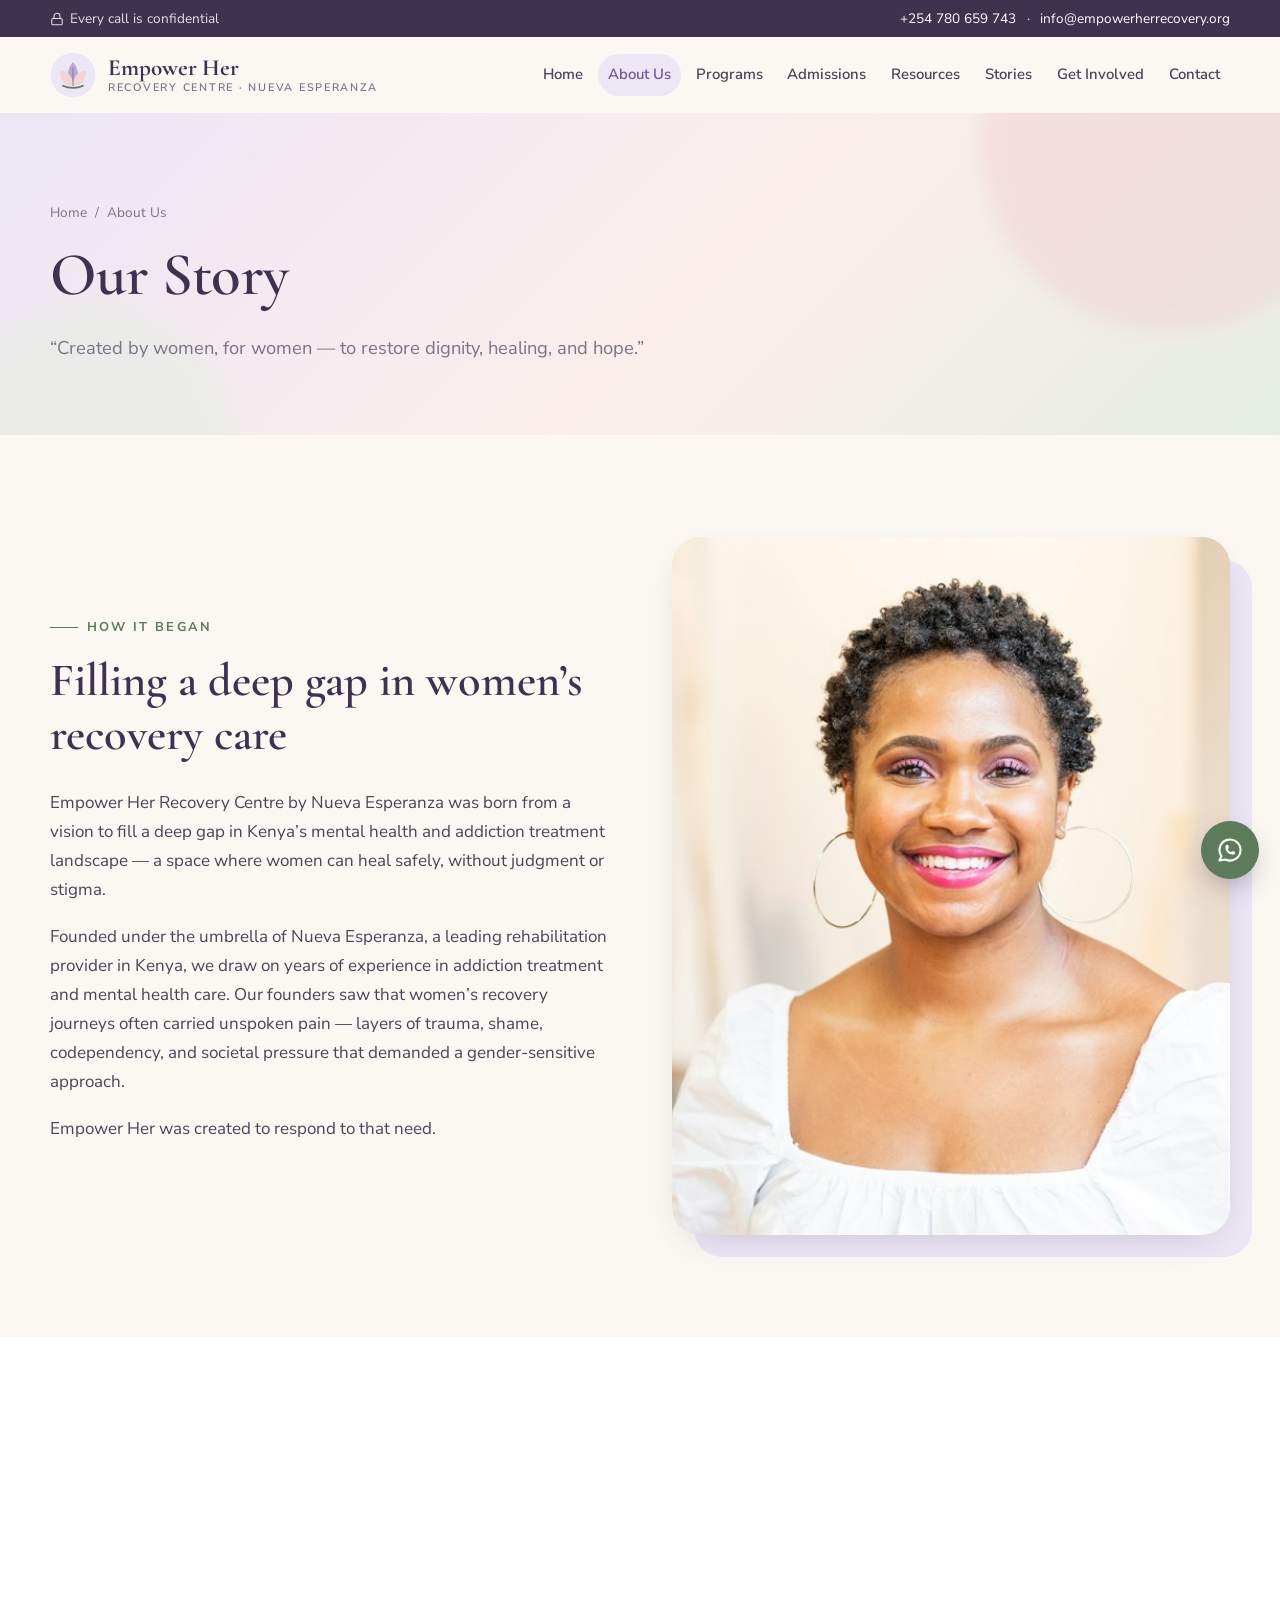
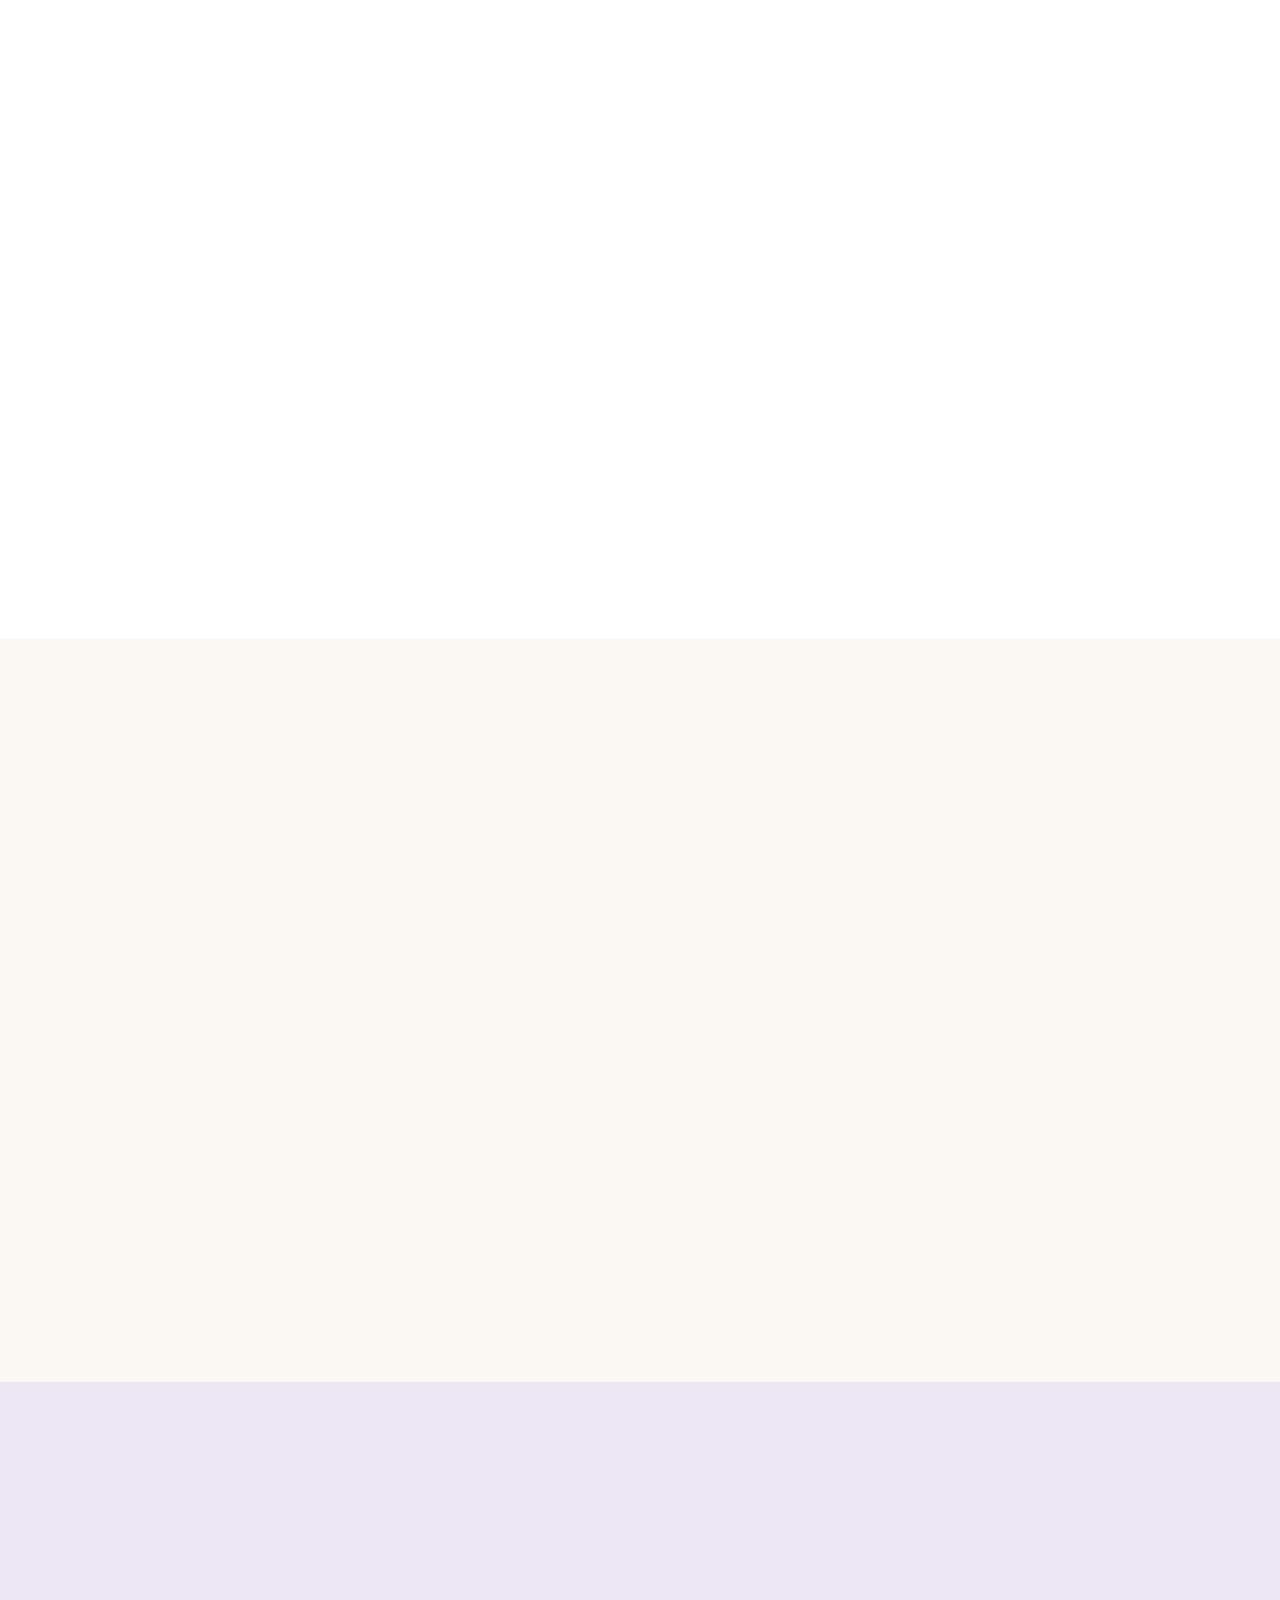
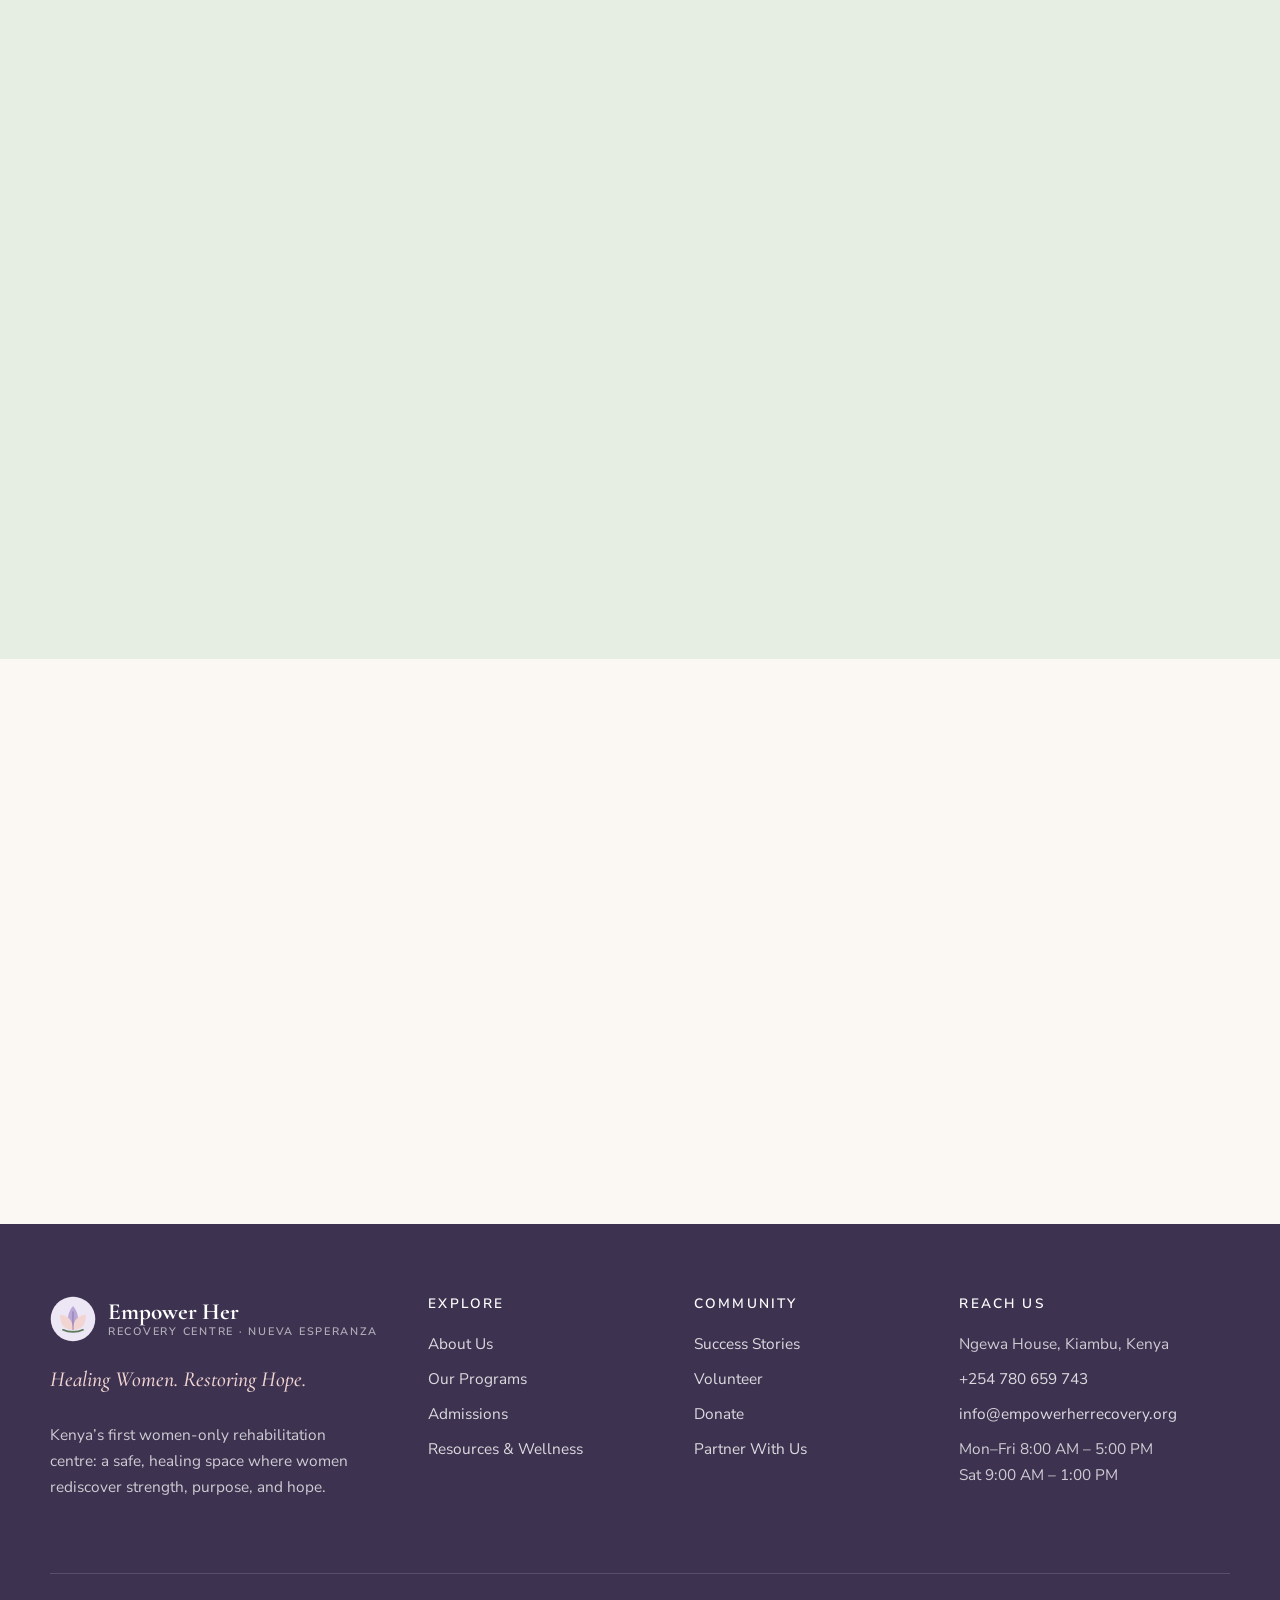
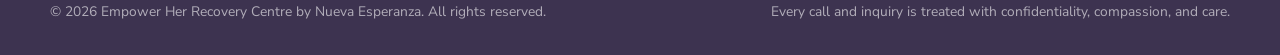
==== commit 6a1b1c20: "Real phone number and security hardening - Phone/WhatsApp set to +254 780 659 743 - Content Security" ====
--- a/about.html
+++ b/about.html
@@ -12,9 +12,9 @@
 <meta property="og:url" content="https://www.empowerherrecovery.org/about.html">
 <meta property="og:image" content="https://www.empowerherrecovery.org/assets/img/hero.jpg">
 <link rel="icon" href="assets/img/favicon.svg" type="image/svg+xml">
-<link rel="preconnect" href="https://fonts.googleapis.com">
-<link rel="preconnect" href="https://fonts.gstatic.com" crossorigin>
-<link href="https://fonts.googleapis.com/css2?family=Cormorant+Garamond:ital,wght@0,500;0,600;0,700;1,500;1,600&family=Nunito+Sans:wght@400;600;700&display=swap" rel="stylesheet">
+<meta http-equiv="Content-Security-Policy" content="default-src 'self'; script-src 'self'; style-src 'self'; font-src 'self'; img-src 'self' data:; frame-src https://maps.google.com https://www.google.com; connect-src 'none'; object-src 'none'; base-uri 'self'; form-action 'self' mailto:; upgrade-insecure-requests">
+<meta name="referrer" content="strict-origin-when-cross-origin">
+<link rel="stylesheet" href="assets/css/fonts.css">
 <link rel="stylesheet" href="assets/css/styles.css">
 </head>
 <body>
@@ -23,7 +23,7 @@
   <div class="topbar">
     <div class="container">
       <span><svg viewBox="0 0 24 24" fill="none" stroke="currentColor" stroke-width="1.8" stroke-linecap="round" stroke-linejoin="round" aria-hidden="true"><rect x="3" y="11" width="18" height="11" rx="2"/><path d="M7 11V7a5 5 0 0 1 10 0v4"/></svg> Every call is confidential</span>
-      <span><a href="tel:+2547XXXXXXXX">+254 7XX XXX XXX</a><span class="hide-sm">&nbsp;·&nbsp;<a href="mailto:info@empowerherrecovery.org">info@empowerherrecovery.org</a></span></span>
+      <span><a href="tel:+254780659743">+254 780 659 743</a><span class="hide-sm">&nbsp;·&nbsp;<a href="mailto:info@empowerherrecovery.org">info@empowerherrecovery.org</a></span></span>
     </div>
   </div>
   <div class="container nav">
@@ -87,7 +87,7 @@
       <h2>Recovery is not one-size-fits-all</h2>
       <p>We offer a 90-day structured residential program designed exclusively for women, blending medical treatment, therapy, coaching, and holistic wellness. Our approach integrates the medical, psychological, emotional, spiritual, and social dimensions of wellness, tailored to the needs of women.</p>
       <p>True recovery happens when women feel seen, heard, and supported &mdash; body, mind, and spirit.</p>
-      <p class="serif-italic" style="font-size:1.45rem;color:var(--plum)">Rooted in compassion and guided by professionalism, Empower Her is more than a treatment centre &mdash; it is a sisterhood, a sanctuary, and a community of hope.</p>
+      <p class="serif-italic pull-quote">Rooted in compassion and guided by professionalism, Empower Her is more than a treatment centre &mdash; it is a sisterhood, a sanctuary, and a community of hope.</p>
     </div>
     <div class="frame sage reveal">
       <img src="assets/img/meditation.jpg" alt="A woman meditating in a calm space" loading="lazy">
@@ -199,7 +199,7 @@
       <p>Seeking help takes courage. Our admissions team will walk with you every step of the way, in complete confidence.</p>
       <div class="btn-row">
         <a class="btn btn-primary" href="admissions.html">Start Your Recovery Journey <svg viewBox="0 0 24 24" fill="none" stroke="currentColor" stroke-width="1.8" stroke-linecap="round" stroke-linejoin="round" aria-hidden="true"><path d="M5 12h14M12 5l7 7-7 7"/></svg></a>
-        <a class="btn btn-soft" href="tel:+2547XXXXXXXX"><svg viewBox="0 0 24 24" fill="none" stroke="currentColor" stroke-width="1.8" stroke-linecap="round" stroke-linejoin="round" aria-hidden="true"><path d="M22 16.9v3a2 2 0 0 1-2.2 2 19.8 19.8 0 0 1-8.6-3.1 19.5 19.5 0 0 1-6-6A19.8 19.8 0 0 1 2.1 4.2 2 2 0 0 1 4.1 2h3a2 2 0 0 1 2 1.7c.1.9.4 1.8.7 2.7a2 2 0 0 1-.5 2.1L8 9.8a16 16 0 0 0 6 6l1.3-1.3a2 2 0 0 1 2.1-.4c.9.3 1.8.6 2.7.7a2 2 0 0 1 1.7 2z"/></svg> Call +254 7XX XXX XXX</a>
+        <a class="btn btn-soft" href="tel:+254780659743"><svg viewBox="0 0 24 24" fill="none" stroke="currentColor" stroke-width="1.8" stroke-linecap="round" stroke-linejoin="round" aria-hidden="true"><path d="M22 16.9v3a2 2 0 0 1-2.2 2 19.8 19.8 0 0 1-8.6-3.1 19.5 19.5 0 0 1-6-6A19.8 19.8 0 0 1 2.1 4.2 2 2 0 0 1 4.1 2h3a2 2 0 0 1 2 1.7c.1.9.4 1.8.7 2.7a2 2 0 0 1-.5 2.1L8 9.8a16 16 0 0 0 6 6l1.3-1.3a2 2 0 0 1 2.1-.4c.9.3 1.8.6 2.7.7a2 2 0 0 1 1.7 2z"/></svg> Call +254 780 659 743</a>
       </div>
     </div>
   </div>
@@ -243,7 +243,7 @@
         <h4>Reach Us</h4>
         <ul class="footer-links">
           <li>Ngewa House, Kiambu, Kenya</li>
-          <li><a href="tel:+2547XXXXXXXX">+254 7XX XXX XXX</a></li>
+          <li><a href="tel:+254780659743">+254 780 659 743</a></li>
           <li><a href="mailto:info@empowerherrecovery.org">info@empowerherrecovery.org</a></li>
           <li>Mon&ndash;Fri 8:00 AM &ndash; 5:00 PM<br>Sat 9:00 AM &ndash; 1:00 PM</li>
         </ul>
@@ -255,7 +255,7 @@
     </div>
   </div>
 </footer>
-<a class="wa-float" href="https://wa.me/2547XXXXXXXX" target="_blank" rel="noopener" aria-label="Chat with us on WhatsApp"><svg viewBox="0 0 24 24" fill="none" stroke="currentColor" stroke-width="1.8" stroke-linecap="round" stroke-linejoin="round" aria-hidden="true"><path d="M3 21l1.65-3.8a9 9 0 1 1 3.4 2.9L3 21"/><path d="M9 10a.5.5 0 0 0 1 0V9a.5.5 0 0 0-1 0v1a5 5 0 0 0 5 5h1a.5.5 0 0 0 0-1h-1a.5.5 0 0 0 0 1"/></svg></a>
+<a class="wa-float" href="https://wa.me/254780659743" target="_blank" rel="noopener noreferrer" aria-label="Chat with us on WhatsApp"><svg viewBox="0 0 24 24" fill="none" stroke="currentColor" stroke-width="1.8" stroke-linecap="round" stroke-linejoin="round" aria-hidden="true"><path d="M3 21l1.65-3.8a9 9 0 1 1 3.4 2.9L3 21"/><path d="M9 10a.5.5 0 0 0 1 0V9a.5.5 0 0 0-1 0v1a5 5 0 0 0 5 5h1a.5.5 0 0 0 0-1h-1a.5.5 0 0 0 0 1"/></svg></a>
 <script src="assets/js/main.js"></script>
 </body>
 </html>
--- a/assets/css/fonts.css
+++ b/assets/css/fonts.css
@@ -0,0 +1,135 @@
+/* Self-hosted Google Fonts (SIL Open Font License): no visitor data sent to Google */
+@font-face {
+  font-family: 'Cormorant Garamond';
+  font-style: italic;
+  font-weight: 500;
+  font-display: swap;
+  src: url(../fonts/cormorant-italic-latin-ext-a89ed2.woff2) format('woff2');
+  unicode-range: U+0100-02BA, U+02BD-02C5, U+02C7-02CC, U+02CE-02D7, U+02DD-02FF, U+0304, U+0308, U+0329, U+1D00-1DBF, U+1E00-1E9F, U+1EF2-1EFF, U+2020, U+20A0-20AB, U+20AD-20C4, U+2113, U+2C60-2C7F, U+A720-A7FF;
+}
+@font-face {
+  font-family: 'Cormorant Garamond';
+  font-style: italic;
+  font-weight: 500;
+  font-display: swap;
+  src: url(../fonts/cormorant-italic-latin-25e309.woff2) format('woff2');
+  unicode-range: U+0000-00FF, U+0131, U+0152-0153, U+02BB-02BC, U+02C6, U+02DA, U+02DC, U+0304, U+0308, U+0329, U+2000-206F, U+20AC, U+2122, U+2191, U+2193, U+2212, U+2215, U+FEFF, U+FFFD;
+}
+@font-face {
+  font-family: 'Cormorant Garamond';
+  font-style: italic;
+  font-weight: 600;
+  font-display: swap;
+  src: url(../fonts/cormorant-italic-latin-ext-a89ed2.woff2) format('woff2');
+  unicode-range: U+0100-02BA, U+02BD-02C5, U+02C7-02CC, U+02CE-02D7, U+02DD-02FF, U+0304, U+0308, U+0329, U+1D00-1DBF, U+1E00-1E9F, U+1EF2-1EFF, U+2020, U+20A0-20AB, U+20AD-20C4, U+2113, U+2C60-2C7F, U+A720-A7FF;
+}
+@font-face {
+  font-family: 'Cormorant Garamond';
+  font-style: italic;
+  font-weight: 600;
+  font-display: swap;
+  src: url(../fonts/cormorant-italic-latin-25e309.woff2) format('woff2');
+  unicode-range: U+0000-00FF, U+0131, U+0152-0153, U+02BB-02BC, U+02C6, U+02DA, U+02DC, U+0304, U+0308, U+0329, U+2000-206F, U+20AC, U+2122, U+2191, U+2193, U+2212, U+2215, U+FEFF, U+FFFD;
+}
+@font-face {
+  font-family: 'Cormorant Garamond';
+  font-style: normal;
+  font-weight: 500;
+  font-display: swap;
+  src: url(../fonts/cormorant-normal-latin-ext-907682.woff2) format('woff2');
+  unicode-range: U+0100-02BA, U+02BD-02C5, U+02C7-02CC, U+02CE-02D7, U+02DD-02FF, U+0304, U+0308, U+0329, U+1D00-1DBF, U+1E00-1E9F, U+1EF2-1EFF, U+2020, U+20A0-20AB, U+20AD-20C4, U+2113, U+2C60-2C7F, U+A720-A7FF;
+}
+@font-face {
+  font-family: 'Cormorant Garamond';
+  font-style: normal;
+  font-weight: 500;
+  font-display: swap;
+  src: url(../fonts/cormorant-normal-latin-2fed1d.woff2) format('woff2');
+  unicode-range: U+0000-00FF, U+0131, U+0152-0153, U+02BB-02BC, U+02C6, U+02DA, U+02DC, U+0304, U+0308, U+0329, U+2000-206F, U+20AC, U+2122, U+2191, U+2193, U+2212, U+2215, U+FEFF, U+FFFD;
+}
+@font-face {
+  font-family: 'Cormorant Garamond';
+  font-style: normal;
+  font-weight: 600;
+  font-display: swap;
+  src: url(../fonts/cormorant-normal-latin-ext-907682.woff2) format('woff2');
+  unicode-range: U+0100-02BA, U+02BD-02C5, U+02C7-02CC, U+02CE-02D7, U+02DD-02FF, U+0304, U+0308, U+0329, U+1D00-1DBF, U+1E00-1E9F, U+1EF2-1EFF, U+2020, U+20A0-20AB, U+20AD-20C4, U+2113, U+2C60-2C7F, U+A720-A7FF;
+}
+@font-face {
+  font-family: 'Cormorant Garamond';
+  font-style: normal;
+  font-weight: 600;
+  font-display: swap;
+  src: url(../fonts/cormorant-normal-latin-2fed1d.woff2) format('woff2');
+  unicode-range: U+0000-00FF, U+0131, U+0152-0153, U+02BB-02BC, U+02C6, U+02DA, U+02DC, U+0304, U+0308, U+0329, U+2000-206F, U+20AC, U+2122, U+2191, U+2193, U+2212, U+2215, U+FEFF, U+FFFD;
+}
+@font-face {
+  font-family: 'Cormorant Garamond';
+  font-style: normal;
+  font-weight: 700;
+  font-display: swap;
+  src: url(../fonts/cormorant-normal-latin-ext-907682.woff2) format('woff2');
+  unicode-range: U+0100-02BA, U+02BD-02C5, U+02C7-02CC, U+02CE-02D7, U+02DD-02FF, U+0304, U+0308, U+0329, U+1D00-1DBF, U+1E00-1E9F, U+1EF2-1EFF, U+2020, U+20A0-20AB, U+20AD-20C4, U+2113, U+2C60-2C7F, U+A720-A7FF;
+}
+@font-face {
+  font-family: 'Cormorant Garamond';
+  font-style: normal;
+  font-weight: 700;
+  font-display: swap;
+  src: url(../fonts/cormorant-normal-latin-2fed1d.woff2) format('woff2');
+  unicode-range: U+0000-00FF, U+0131, U+0152-0153, U+02BB-02BC, U+02C6, U+02DA, U+02DC, U+0304, U+0308, U+0329, U+2000-206F, U+20AC, U+2122, U+2191, U+2193, U+2212, U+2215, U+FEFF, U+FFFD;
+}
+@font-face {
+  font-family: 'Nunito Sans';
+  font-style: normal;
+  font-weight: 400;
+  font-stretch: 100%;
+  font-display: swap;
+  src: url(../fonts/nunito-sans-normal-latin-ext-691b98.woff2) format('woff2');
+  unicode-range: U+0100-02BA, U+02BD-02C5, U+02C7-02CC, U+02CE-02D7, U+02DD-02FF, U+0304, U+0308, U+0329, U+1D00-1DBF, U+1E00-1E9F, U+1EF2-1EFF, U+2020, U+20A0-20AB, U+20AD-20C4, U+2113, U+2C60-2C7F, U+A720-A7FF;
+}
+@font-face {
+  font-family: 'Nunito Sans';
+  font-style: normal;
+  font-weight: 400;
+  font-stretch: 100%;
+  font-display: swap;
+  src: url(../fonts/nunito-sans-normal-latin-fb36cb.woff2) format('woff2');
+  unicode-range: U+0000-00FF, U+0131, U+0152-0153, U+02BB-02BC, U+02C6, U+02DA, U+02DC, U+0304, U+0308, U+0329, U+2000-206F, U+20AC, U+2122, U+2191, U+2193, U+2212, U+2215, U+FEFF, U+FFFD;
+}
+@font-face {
+  font-family: 'Nunito Sans';
+  font-style: normal;
+  font-weight: 600;
+  font-stretch: 100%;
+  font-display: swap;
+  src: url(../fonts/nunito-sans-normal-latin-ext-691b98.woff2) format('woff2');
+  unicode-range: U+0100-02BA, U+02BD-02C5, U+02C7-02CC, U+02CE-02D7, U+02DD-02FF, U+0304, U+0308, U+0329, U+1D00-1DBF, U+1E00-1E9F, U+1EF2-1EFF, U+2020, U+20A0-20AB, U+20AD-20C4, U+2113, U+2C60-2C7F, U+A720-A7FF;
+}
+@font-face {
+  font-family: 'Nunito Sans';
+  font-style: normal;
+  font-weight: 600;
+  font-stretch: 100%;
+  font-display: swap;
+  src: url(../fonts/nunito-sans-normal-latin-fb36cb.woff2) format('woff2');
+  unicode-range: U+0000-00FF, U+0131, U+0152-0153, U+02BB-02BC, U+02C6, U+02DA, U+02DC, U+0304, U+0308, U+0329, U+2000-206F, U+20AC, U+2122, U+2191, U+2193, U+2212, U+2215, U+FEFF, U+FFFD;
+}
+@font-face {
+  font-family: 'Nunito Sans';
+  font-style: normal;
+  font-weight: 700;
+  font-stretch: 100%;
+  font-display: swap;
+  src: url(../fonts/nunito-sans-normal-latin-ext-691b98.woff2) format('woff2');
+  unicode-range: U+0100-02BA, U+02BD-02C5, U+02C7-02CC, U+02CE-02D7, U+02DD-02FF, U+0304, U+0308, U+0329, U+1D00-1DBF, U+1E00-1E9F, U+1EF2-1EFF, U+2020, U+20A0-20AB, U+20AD-20C4, U+2113, U+2C60-2C7F, U+A720-A7FF;
+}
+@font-face {
+  font-family: 'Nunito Sans';
+  font-style: normal;
+  font-weight: 700;
+  font-stretch: 100%;
+  font-display: swap;
+  src: url(../fonts/nunito-sans-normal-latin-fb36cb.woff2) format('woff2');
+  unicode-range: U+0000-00FF, U+0131, U+0152-0153, U+02BB-02BC, U+02C6, U+02DA, U+02DC, U+0304, U+0308, U+0329, U+2000-206F, U+20AC, U+2122, U+2191, U+2193, U+2212, U+2215, U+FEFF, U+FFFD;
+}
--- a/assets/css/styles.css
+++ b/assets/css/styles.css
@@ -606,3 +606,19 @@
 @media (max-width: 1200px) {
   .site-header { backdrop-filter: none; -webkit-backdrop-filter: none; background: var(--ivory); }
 }
+
+/* ---------- Helpers replacing inline styles (CSP: no inline styles) ---------- */
+.pull-quote { font-size: 1.45rem; color: var(--plum); }
+.section.section-top-tight { padding-top: clamp(3rem, 6vw, 4.5rem); }
+.text-center { text-align: center; }
+.btn-row-center { justify-content: center; }
+.icon-heading { display: flex; gap: 0.5rem; align-items: center; }
+.pt-0 { padding-top: 0; }
+
+/* ---------- Click-to-load map ---------- */
+.map-consent {
+  min-height: 300px; display: grid; place-content: center; text-align: center; gap: 0.2rem;
+  padding: 2rem 1.5rem; line-height: 1.6;
+  background: linear-gradient(135deg, var(--lavender-soft), var(--sage-soft));
+}
+.map-consent p { max-width: 460px; margin: 0 auto 0.8rem; }
